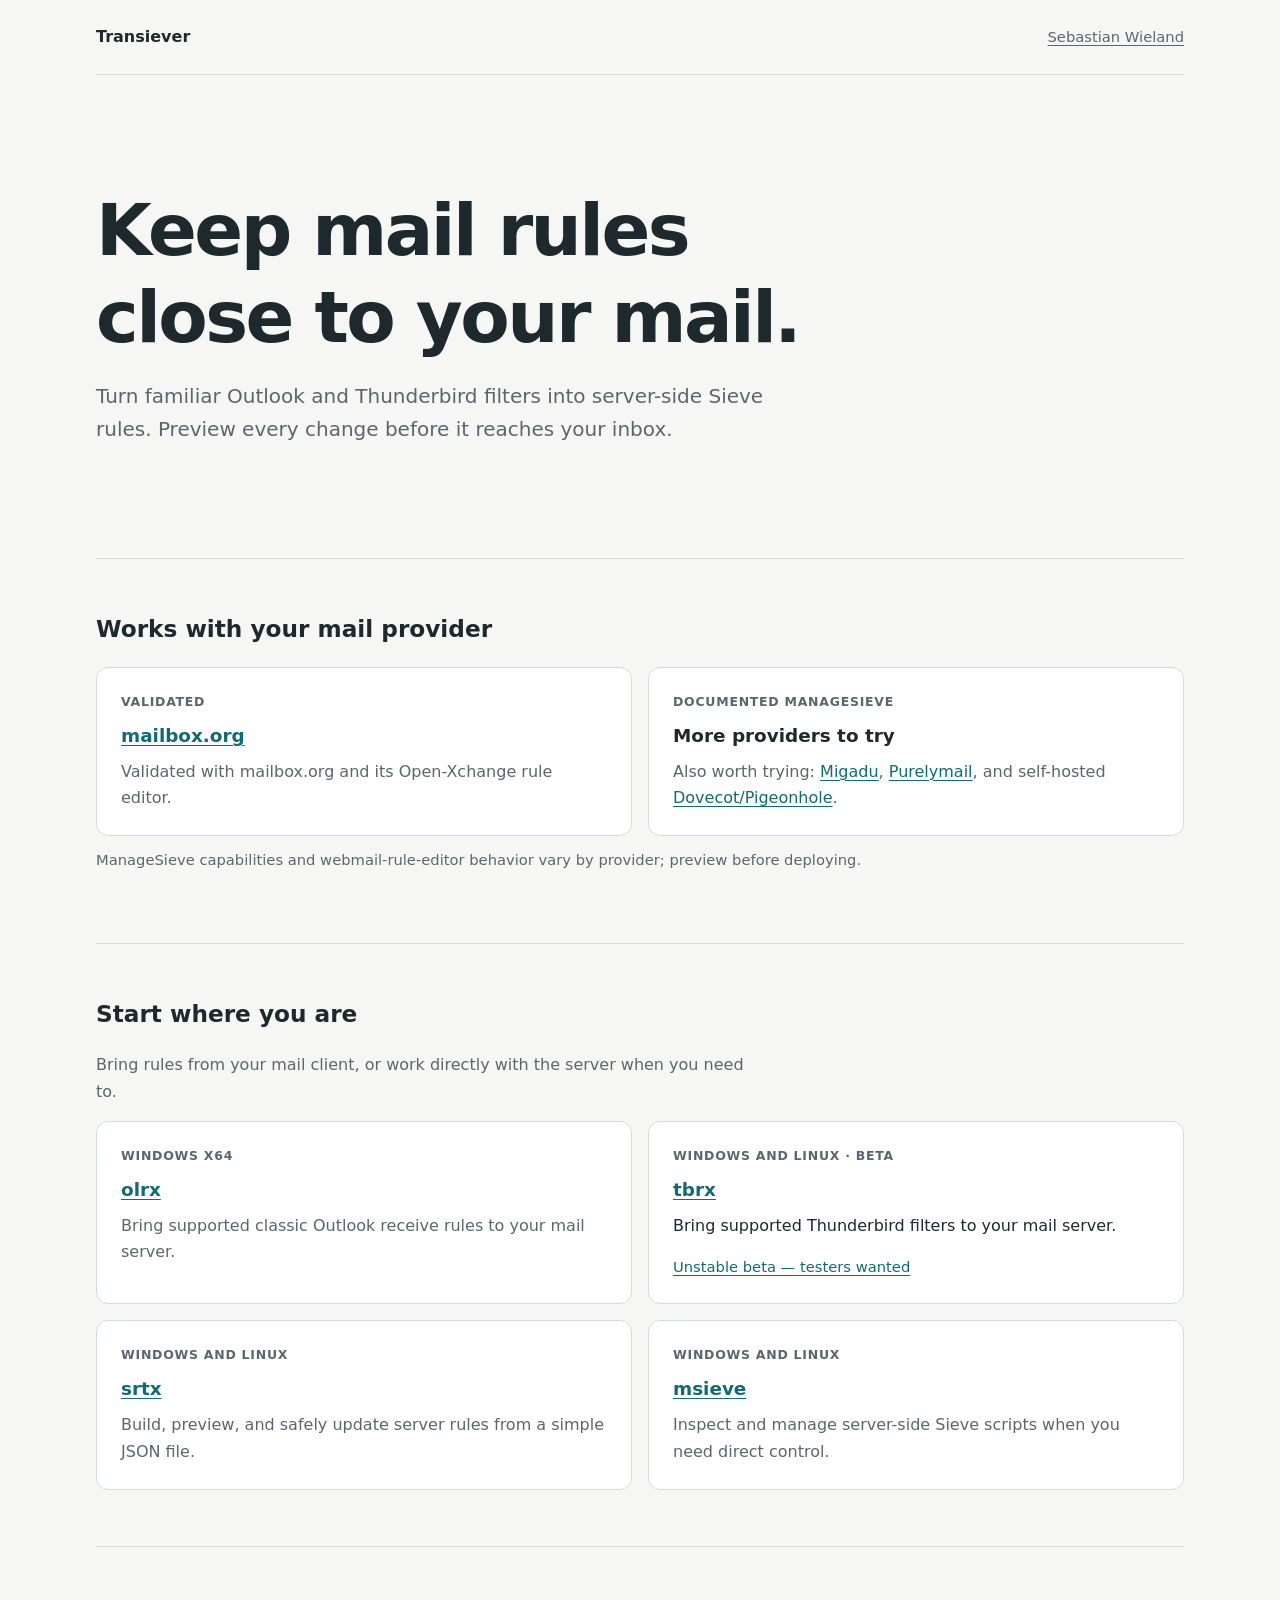
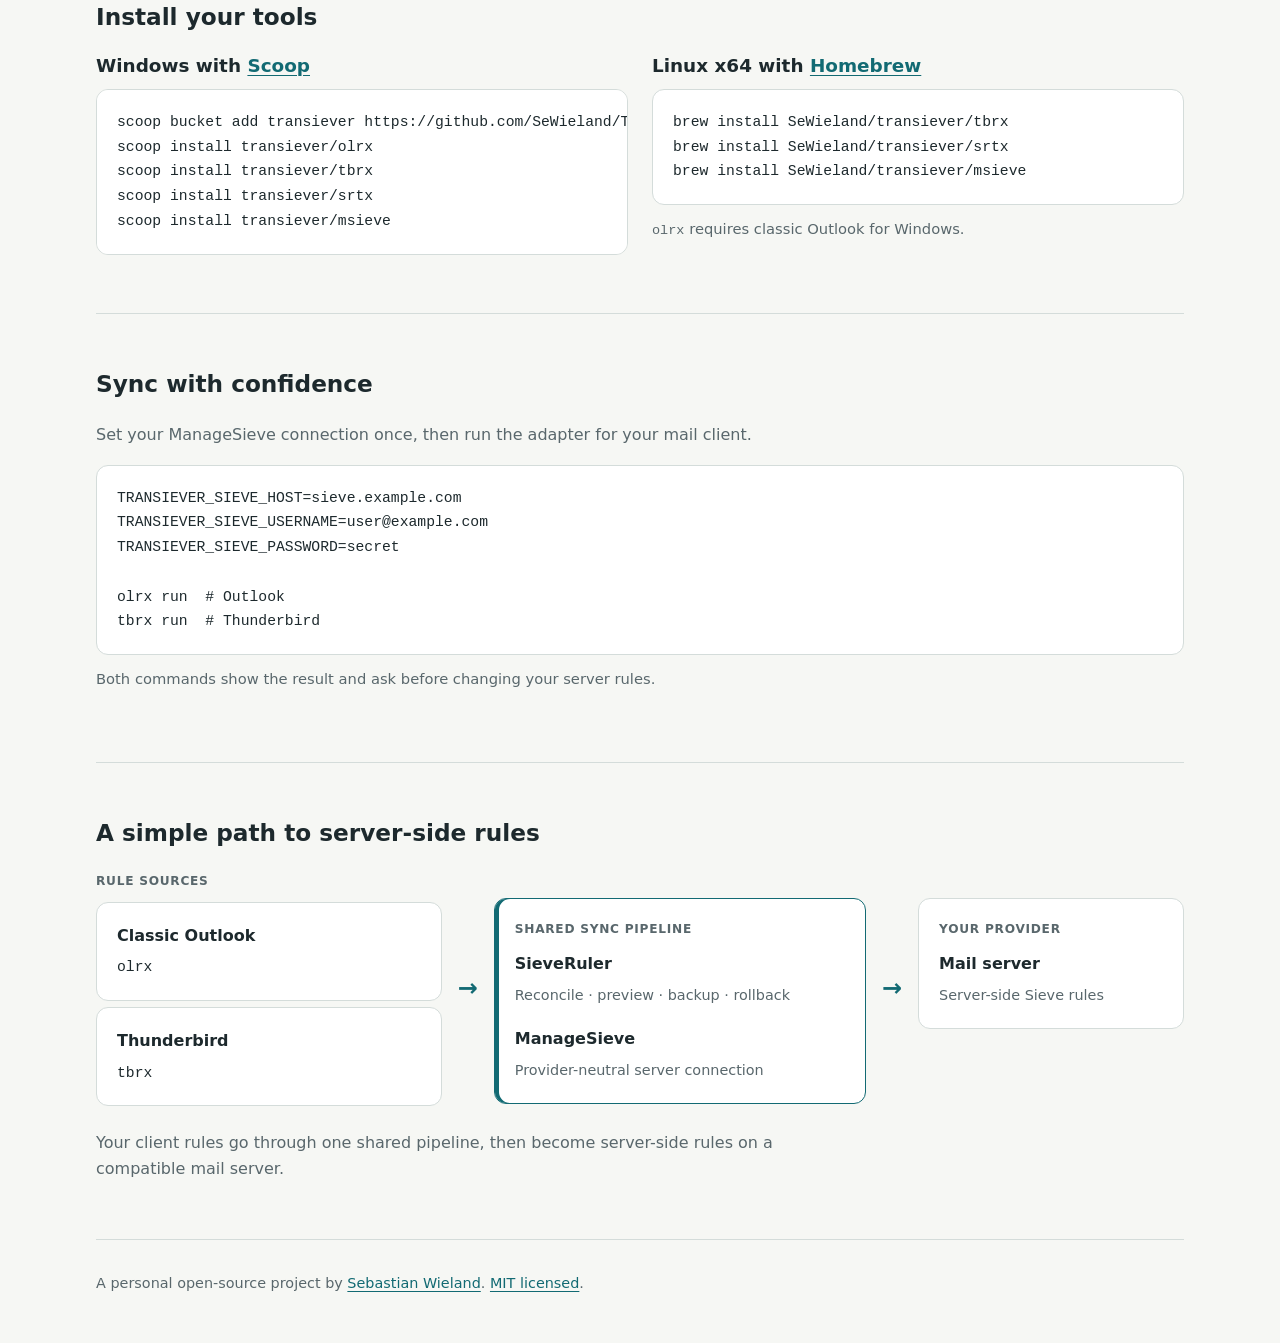
==== transiever/index.html @ 02ab257c "Improve Transiever landing page" ====
<!doctype html>
<html lang="en">
<head>
  <meta charset="utf-8">
  <meta name="viewport" content="width=device-width, initial-scale=1">
  <title>Transiever — server-side mail rules</title>
  <meta name="description" content="Small tools for syncing and managing email rules on the server with Sieve and ManageSieve.">
  <link rel="canonical" href="https://sewieland.github.io/transiever/">
  <meta property="og:type" content="website">
  <meta property="og:title" content="Transiever — server-side mail rules">
  <meta property="og:description" content="Small tools for syncing and managing email rules on the server with Sieve and ManageSieve.">
  <meta property="og:url" content="https://sewieland.github.io/transiever/">
  <link rel="stylesheet" href="/styles.css">
</head>
<body>
  <div class="page-shell">
    <header class="site-header">
      <a class="wordmark" href="/transiever/">Transiever</a>
      <a class="quiet-link" href="/">Sebastian Wieland</a>
    </header>

    <main>
      <section class="hero" aria-labelledby="hero-heading">
        <h1 id="hero-heading">Keep mail rules close to your mail.</h1>
        <p>
          Turn familiar Outlook and Thunderbird filters into server-side Sieve rules.
          Preview every change before it reaches your inbox.
        </p>
      </section>

      <section aria-labelledby="provider-heading">
        <h2 id="provider-heading">Works with your mail provider</h2>
        <div class="tool-grid">
          <article class="tool">
            <p class="tool-meta">Validated</p>
            <h3><a href="https://kb.mailbox.org/en/private/e-mail/can-i-use-sieve-mail-filtering/">mailbox.org</a></h3>
            <p>Validated with mailbox.org and its Open-Xchange rule editor.</p>
          </article>

          <article class="tool">
            <p class="tool-meta">Documented ManageSieve</p>
            <h3>More providers to try</h3>
            <p>
              Also worth trying: <a href="https://migadu.com/">Migadu</a>,
              <a href="https://purelymail.com/docs/setup/technical">Purelymail</a>, and
              self-hosted <a href="https://doc.dovecot.org/2.4.0/core/config/sieve/managesieve.html">Dovecot/Pigeonhole</a>.
            </p>
          </article>
        </div>
        <p class="note">ManageSieve capabilities and webmail-rule-editor behavior vary by provider; preview before deploying.</p>
      </section>

      <section aria-labelledby="tools-heading">
        <h2 id="tools-heading">Start where you are</h2>
        <p class="section-intro">Bring rules from your mail client, or work directly with the server when you need to.</p>
        <div class="tool-grid">
          <article class="tool">
            <p class="tool-meta">Windows x64</p>
            <h3><a href="https://github.com/SeWieland/Transiever.OutlookResiever">olrx</a></h3>
            <p>Bring supported classic Outlook receive rules to your mail server.</p>
          </article>

          <article class="tool">
            <p class="tool-meta">Windows and Linux · Beta</p>
            <h3><a href="https://github.com/SeWieland/Transiever.ThunderbirdResiever">tbrx</a></h3>
            <p>Bring supported Thunderbird filters to your mail server.</p>
            <p class="tester-link">
              <a href="https://github.com/SeWieland/Transiever.ThunderbirdResiever/issues">Unstable beta — testers wanted</a>
            </p>
          </article>

          <article class="tool">
            <p class="tool-meta">Windows and Linux</p>
            <h3><a href="https://github.com/SeWieland/Transiever.SieveRuler">srtx</a></h3>
            <p>Build, preview, and safely update server rules from a simple JSON file.</p>
          </article>

          <article class="tool">
            <p class="tool-meta">Windows and Linux</p>
            <h3><a href="https://github.com/SeWieland/Transiever.ManageSieve">msieve</a></h3>
            <p>Inspect and manage server-side Sieve scripts when you need direct control.</p>
          </article>
        </div>
      </section>

      <section class="install-section" aria-labelledby="install-heading">
        <h2 id="install-heading">Install your tools</h2>
        <div class="install-grid">
          <div>
            <h3>Windows with <a href="https://github.com/SeWieland/Transiever.ScoopBucket">Scoop</a></h3>
            <pre><code>scoop bucket add transiever https://github.com/SeWieland/Transiever.ScoopBucket
scoop install transiever/olrx
scoop install transiever/tbrx
scoop install transiever/srtx
scoop install transiever/msieve</code></pre>
          </div>
          <div>
            <h3>Linux x64 with <a href="https://github.com/SeWieland/homebrew-transiever">Homebrew</a></h3>
            <pre><code>brew install SeWieland/transiever/tbrx
brew install SeWieland/transiever/srtx
brew install SeWieland/transiever/msieve</code></pre>
            <p class="note"><code>olrx</code> requires classic Outlook for Windows.</p>
          </div>
        </div>
      </section>

      <section class="sync-section" aria-labelledby="sync-heading">
        <h2 id="sync-heading">Sync with confidence</h2>
        <p class="section-intro">Set your ManageSieve connection once, then run the adapter for your mail client.</p>
        <pre><code>TRANSIEVER_SIEVE_HOST=sieve.example.com
TRANSIEVER_SIEVE_USERNAME=user@example.com
TRANSIEVER_SIEVE_PASSWORD=secret

olrx run  # Outlook
tbrx run  # Thunderbird</code></pre>
        <p class="note">Both commands show the result and ask before changing your server rules.</p>
      </section>

      <section class="relationship" aria-labelledby="relationship-heading">
        <h2 id="relationship-heading">A simple path to server-side rules</h2>
        <div class="pipeline">
          <div class="pipeline-stage">
            <p class="pipeline-label">Rule sources</p>
            <div class="pipeline-options">
              <div class="flow-node"><strong>Classic Outlook</strong><code>olrx</code></div>
              <div class="flow-node"><strong>Thunderbird</strong><code>tbrx</code></div>
            </div>
          </div>
          <span class="flow-arrow" aria-hidden="true">→</span>
          <div class="pipeline-stage flow-node pipeline-core">
            <p class="pipeline-label">Shared sync pipeline</p>
            <strong>SieveRuler</strong>
            <span>Reconcile · preview · backup · rollback</span>
            <strong>ManageSieve</strong>
            <span>Provider-neutral server connection</span>
          </div>
          <span class="flow-arrow" aria-hidden="true">→</span>
          <div class="pipeline-stage flow-node">
            <p class="pipeline-label">Your provider</p>
            <strong>Mail server</strong>
            <span>Server-side Sieve rules</span>
          </div>
        </div>
        <p>
          Your client rules go through one shared pipeline, then become server-side rules on a compatible mail server.
        </p>
      </section>
    </main>

    <footer>
      A personal open-source project by
      <a href="https://github.com/SeWieland">Sebastian Wieland</a>.
      <a href="https://github.com/SeWieland/Transiever.SieveRuler/blob/main/LICENSE">MIT licensed</a>.
    </footer>
  </div>
</body>
</html>
---- styles.css ----
:root {
  color-scheme: light;
  --background: #f6f7f4;
  --surface: #ffffff;
  --text: #1d292d;
  --muted: #59676c;
  --accent: #126a73;
  --border: #d4dcda;
  font-family: system-ui, -apple-system, BlinkMacSystemFont, "Segoe UI", sans-serif;
}

* {
  box-sizing: border-box;
}

html {
  background: var(--background);
}

body {
  min-height: 100vh;
  margin: 0;
  color: var(--text);
  background: var(--background);
  font-size: 1rem;
  line-height: 1.65;
}

a {
  color: var(--accent);
  text-decoration-thickness: 0.08em;
  text-underline-offset: 0.18em;
}

a:hover {
  text-decoration-thickness: 0.14em;
}

a:focus-visible {
  outline: 3px solid var(--accent);
  outline-offset: 4px;
}

h1,
h2,
h3,
p {
  margin-top: 0;
}

h1,
h2,
h3 {
  line-height: 1.2;
}

h2 {
  margin-bottom: 1.5rem;
  font-size: 1.45rem;
}

h3 {
  margin-bottom: 0.75rem;
  font-size: 1.15rem;
}

code {
  font-family: ui-monospace, "Cascadia Code", "Segoe UI Mono", monospace;
  font-size: 0.92em;
}

.home {
  display: grid;
  place-items: center;
  padding: 2rem;
}

.home-page {
  width: min(100%, 32rem);
}

.home-page h1 {
  margin-bottom: 1rem;
  font-size: clamp(1.8rem, 8vw, 2.5rem);
}

.home-page nav {
  display: flex;
  gap: 1.25rem;
}

.page-shell {
  width: min(100% - 2.5rem, 68rem);
  margin-inline: auto;
}

.site-header {
  display: flex;
  align-items: baseline;
  justify-content: space-between;
  gap: 1rem;
  padding-block: 1.5rem;
  border-bottom: 1px solid var(--border);
}

.wordmark {
  color: var(--text);
  font-weight: 700;
  text-decoration: none;
}

.quiet-link {
  color: var(--muted);
  font-size: 0.92rem;
}

.hero {
  max-width: 48rem;
  padding-block: clamp(4rem, 10vw, 7rem);
}

.hero h1 {
  max-width: 16ch;
  margin-bottom: 1.25rem;
  font-size: clamp(2.4rem, 7vw, 4.5rem);
  letter-spacing: -0.035em;
}

.hero p {
  max-width: 42rem;
  margin-bottom: 0;
  color: var(--muted);
  font-size: clamp(1.05rem, 2.3vw, 1.25rem);
}

main > section:not(.hero) {
  padding-block: 3.5rem;
  border-top: 1px solid var(--border);
}

.tool-grid {
  display: grid;
  grid-template-columns: repeat(2, minmax(0, 1fr));
  gap: 1rem;
}

.tool {
  padding: 1.5rem;
  background: var(--surface);
  border: 1px solid var(--border);
  border-radius: 0.75rem;
}

.tool p:last-child {
  margin-bottom: 0;
  color: var(--muted);
}

.tool-meta {
  margin-bottom: 0.75rem;
  color: var(--muted);
  font-size: 0.78rem;
  font-weight: 650;
  letter-spacing: 0.06em;
  text-transform: uppercase;
}

.tool .tester-link {
  margin-top: 1rem;
  color: var(--text);
  font-size: 0.92rem;
}

.install-grid {
  display: grid;
  grid-template-columns: repeat(2, minmax(0, 1fr));
  gap: 1.5rem;
}

pre {
  overflow-x: auto;
  margin: 0;
  padding: 1.25rem;
  color: var(--text);
  background: var(--surface);
  border: 1px solid var(--border);
  border-radius: 0.75rem;
  line-height: 1.55;
}

.note {
  margin-top: 0.75rem;
  color: var(--muted);
  font-size: 0.92rem;
}

.section-intro {
  max-width: 42rem;
  color: var(--muted);
}

.pipeline {
  display: grid;
  grid-template-columns: minmax(0, 1.3fr) auto minmax(0, 1.4fr) auto minmax(0, 1fr);
  align-items: start;
  gap: 1rem;
  margin-bottom: 1.5rem;
}

.pipeline > .flow-node {
  margin-top: 1.7rem;
}

.pipeline-options,
.flow-node {
  display: grid;
  gap: 0.4rem;
}

.flow-node {
  min-width: 0;
  padding: 1.25rem;
  background: var(--surface);
  border: 1px solid var(--border);
  border-radius: 0.75rem;
}

.pipeline-core {
  border-color: var(--accent);
  box-shadow: inset 4px 0 0 var(--accent);
}

.pipeline-core strong:not(:first-of-type) {
  margin-top: 0.75rem;
}

.pipeline-label {
  margin-bottom: 0.65rem;
  color: var(--muted);
  font-size: 0.76rem;
  font-weight: 650;
  letter-spacing: 0.06em;
  text-transform: uppercase;
}

.flow-node .pipeline-label {
  margin-bottom: 0.35rem;
}

.flow-node span {
  color: var(--muted);
  font-size: 0.9rem;
}

.flow-arrow {
  align-self: center;
  color: var(--accent);
  font-size: 1.5rem;
  font-weight: 700;
}

.relationship > p:last-child {
  max-width: 45rem;
  margin-bottom: 0;
  color: var(--muted);
}

footer {
  padding-block: 2rem 3rem;
  color: var(--muted);
  border-top: 1px solid var(--border);
  font-size: 0.9rem;
}

@media (max-width: 48rem) {
  .tool-grid,
  .install-grid {
    grid-template-columns: 1fr;
  }

  .hero {
    padding-block: 4rem;
  }

  .pipeline {
    grid-template-columns: 1fr;
  }

  .pipeline > .flow-node {
    margin-top: 0;
  }

  .pipeline-options {
    grid-template-columns: repeat(2, minmax(0, 1fr));
  }

  .flow-arrow {
    justify-self: center;
    transform: rotate(90deg);
  }
}

@media (max-width: 28rem) {
  .page-shell {
    width: min(100% - 1.5rem, 68rem);
  }

  .site-header {
    align-items: flex-start;
    flex-direction: column;
  }

  .pipeline-options {
    grid-template-columns: 1fr;
  }
}
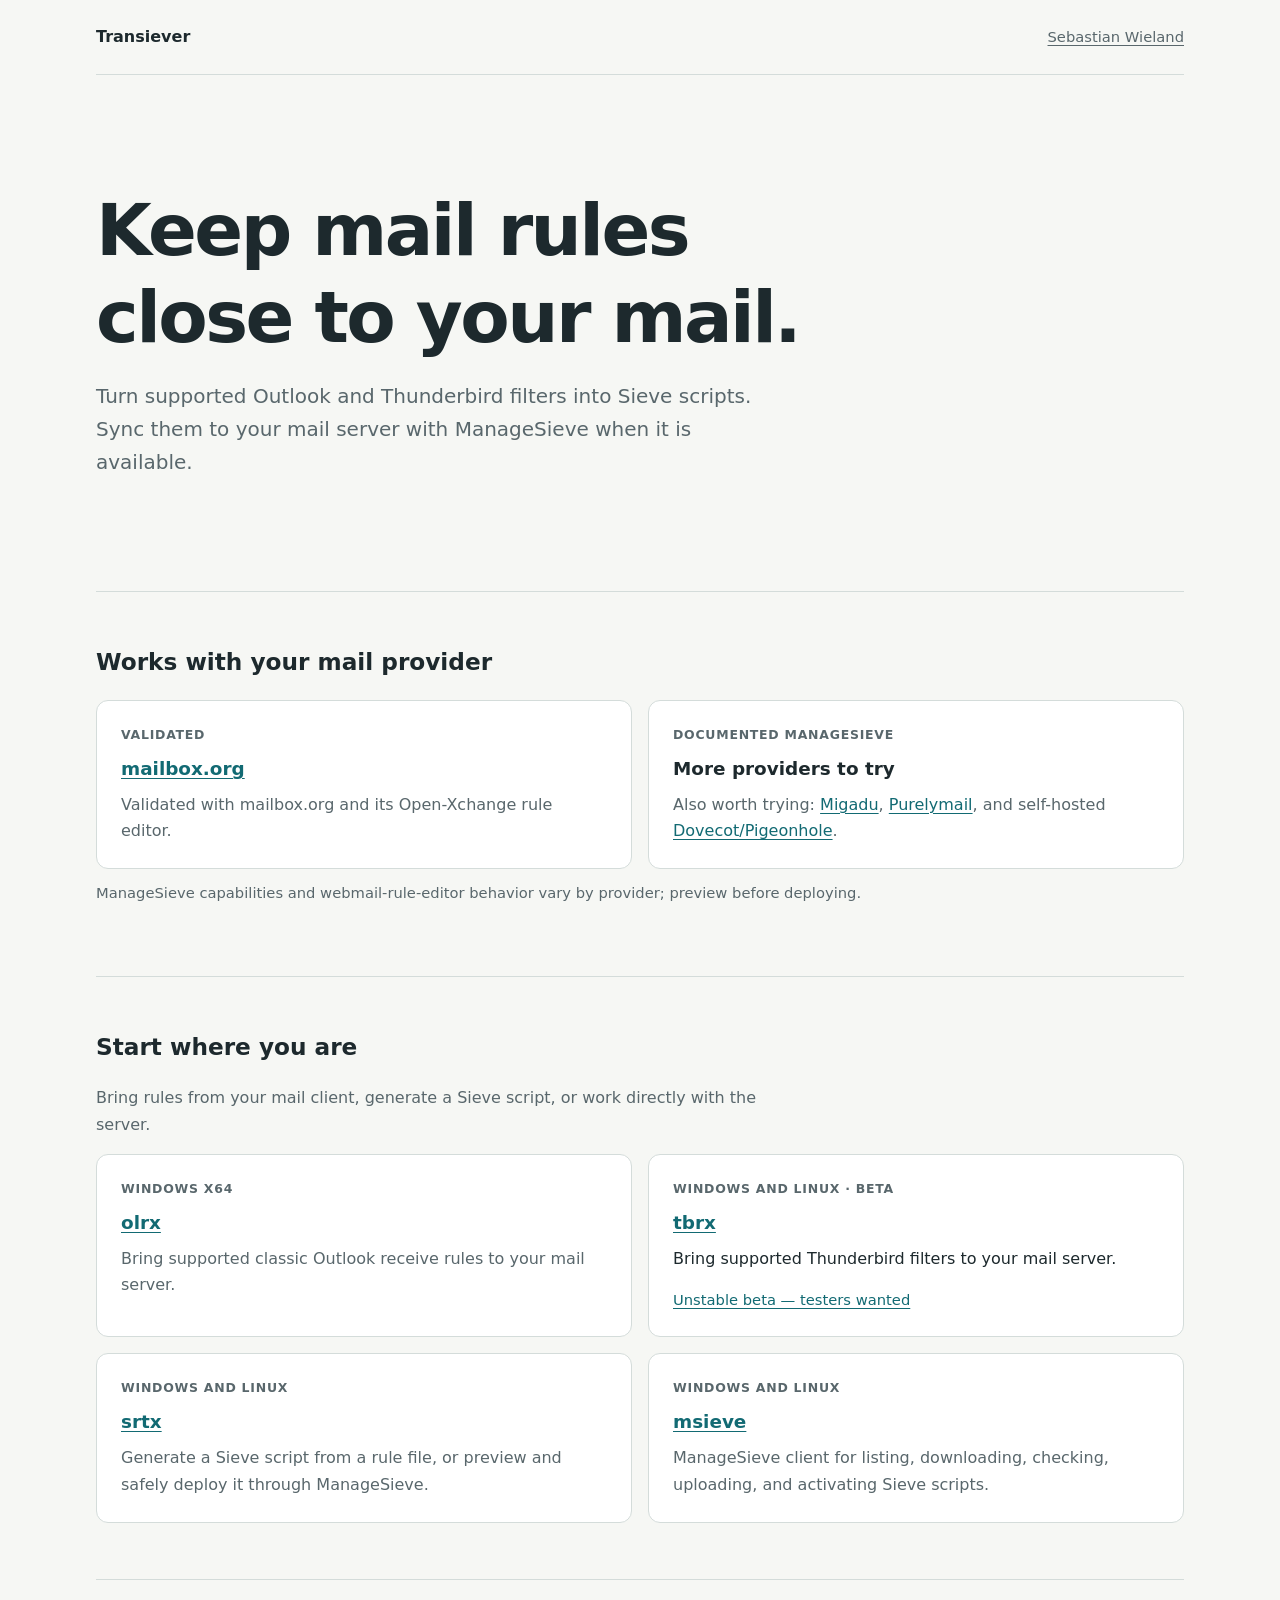
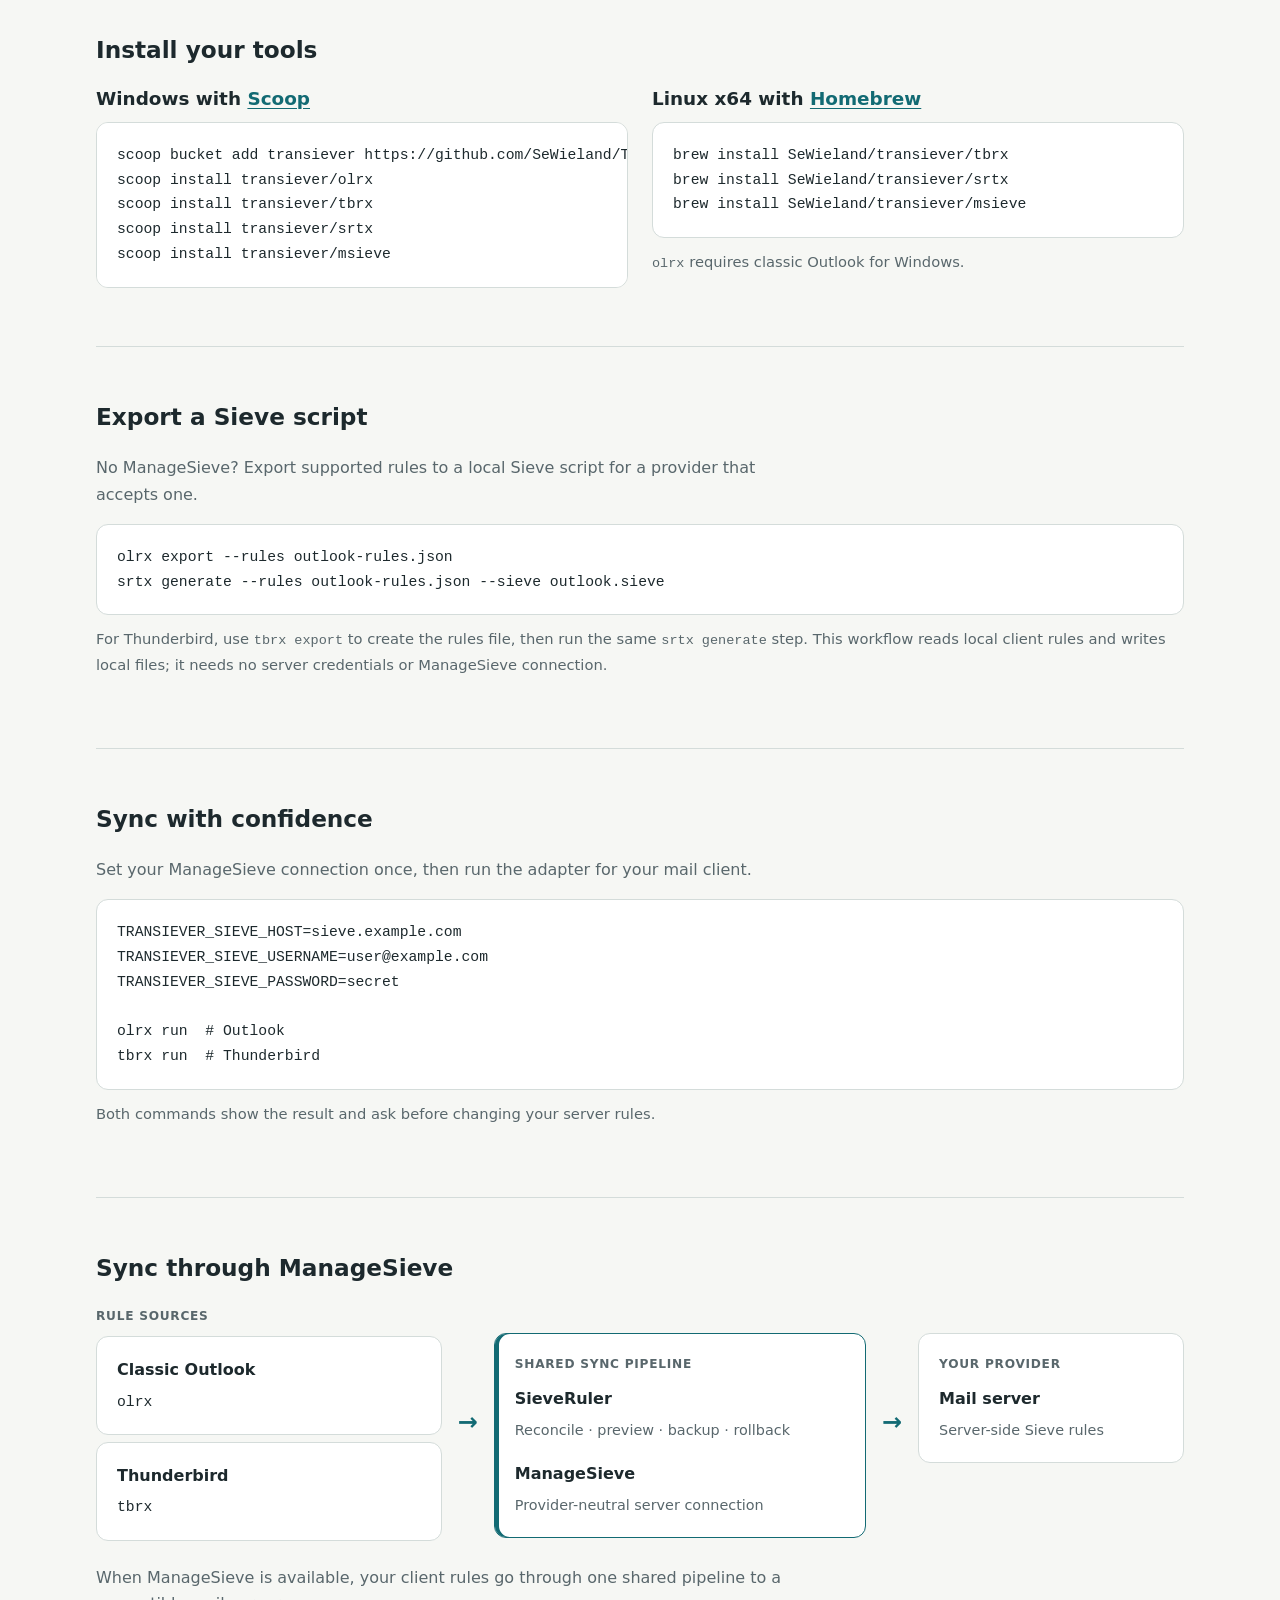
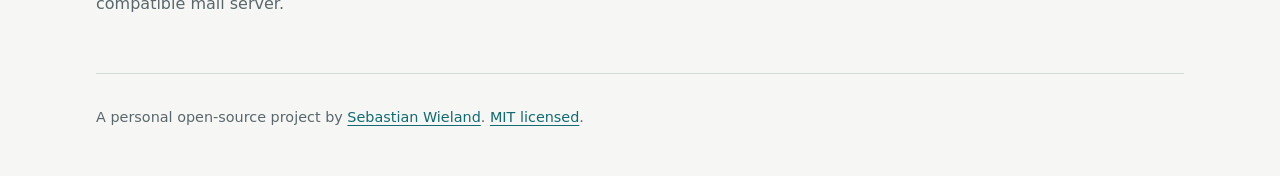
==== commit 913919a2: "Show Sieve script export path" ====
--- a/transiever/index.html
+++ b/transiever/index.html
@@ -3,12 +3,12 @@
 <head>
   <meta charset="utf-8">
   <meta name="viewport" content="width=device-width, initial-scale=1">
-  <title>Transiever — server-side mail rules</title>
-  <meta name="description" content="Small tools for syncing and managing email rules on the server with Sieve and ManageSieve.">
+  <title>Transiever — Sieve and ManageSieve tools</title>
+  <meta name="description" content="Export supported Outlook and Thunderbird rules as Sieve scripts, or sync them through ManageSieve.">
   <link rel="canonical" href="https://sewieland.github.io/transiever/">
   <meta property="og:type" content="website">
-  <meta property="og:title" content="Transiever — server-side mail rules">
-  <meta property="og:description" content="Small tools for syncing and managing email rules on the server with Sieve and ManageSieve.">
+  <meta property="og:title" content="Transiever — Sieve and ManageSieve tools">
+  <meta property="og:description" content="Export supported Outlook and Thunderbird rules as Sieve scripts, or sync them through ManageSieve.">
   <meta property="og:url" content="https://sewieland.github.io/transiever/">
   <link rel="stylesheet" href="/styles.css">
 </head>
@@ -23,8 +23,8 @@
       <section class="hero" aria-labelledby="hero-heading">
         <h1 id="hero-heading">Keep mail rules close to your mail.</h1>
         <p>
-          Turn familiar Outlook and Thunderbird filters into server-side Sieve rules.
-          Preview every change before it reaches your inbox.
+          Turn supported Outlook and Thunderbird filters into Sieve scripts.
+          Sync them to your mail server with ManageSieve when it is available.
         </p>
       </section>
 
@@ -52,7 +52,7 @@
 
       <section aria-labelledby="tools-heading">
         <h2 id="tools-heading">Start where you are</h2>
-        <p class="section-intro">Bring rules from your mail client, or work directly with the server when you need to.</p>
+        <p class="section-intro">Bring rules from your mail client, generate a Sieve script, or work directly with the server.</p>
         <div class="tool-grid">
           <article class="tool">
             <p class="tool-meta">Windows x64</p>
@@ -72,13 +72,13 @@
           <article class="tool">
             <p class="tool-meta">Windows and Linux</p>
             <h3><a href="https://github.com/SeWieland/Transiever.SieveRuler">srtx</a></h3>
-            <p>Build, preview, and safely update server rules from a simple JSON file.</p>
+            <p>Generate a Sieve script from a rule file, or preview and safely deploy it through ManageSieve.</p>
           </article>
 
           <article class="tool">
             <p class="tool-meta">Windows and Linux</p>
             <h3><a href="https://github.com/SeWieland/Transiever.ManageSieve">msieve</a></h3>
-            <p>Inspect and manage server-side Sieve scripts when you need direct control.</p>
+            <p>ManageSieve client for listing, downloading, checking, uploading, and activating Sieve scripts.</p>
           </article>
         </div>
       </section>
@@ -104,6 +104,14 @@
         </div>
       </section>
 
+      <section aria-labelledby="export-heading">
+        <h2 id="export-heading">Export a Sieve script</h2>
+        <p class="section-intro">No ManageSieve? Export supported rules to a local Sieve script for a provider that accepts one.</p>
+        <pre><code>olrx export --rules outlook-rules.json
+srtx generate --rules outlook-rules.json --sieve outlook.sieve</code></pre>
+        <p class="note">For Thunderbird, use <code>tbrx export</code> to create the rules file, then run the same <code>srtx generate</code> step. This workflow reads local client rules and writes local files; it needs no server credentials or ManageSieve connection.</p>
+      </section>
+
       <section class="sync-section" aria-labelledby="sync-heading">
         <h2 id="sync-heading">Sync with confidence</h2>
         <p class="section-intro">Set your ManageSieve connection once, then run the adapter for your mail client.</p>
@@ -117,7 +125,7 @@
       </section>
 
       <section class="relationship" aria-labelledby="relationship-heading">
-        <h2 id="relationship-heading">A simple path to server-side rules</h2>
+        <h2 id="relationship-heading">Sync through ManageSieve</h2>
         <div class="pipeline">
           <div class="pipeline-stage">
             <p class="pipeline-label">Rule sources</p>
@@ -142,7 +150,7 @@
           </div>
         </div>
         <p>
-          Your client rules go through one shared pipeline, then become server-side rules on a compatible mail server.
+          When ManageSieve is available, your client rules go through one shared pipeline to a compatible mail server.
         </p>
       </section>
     </main>
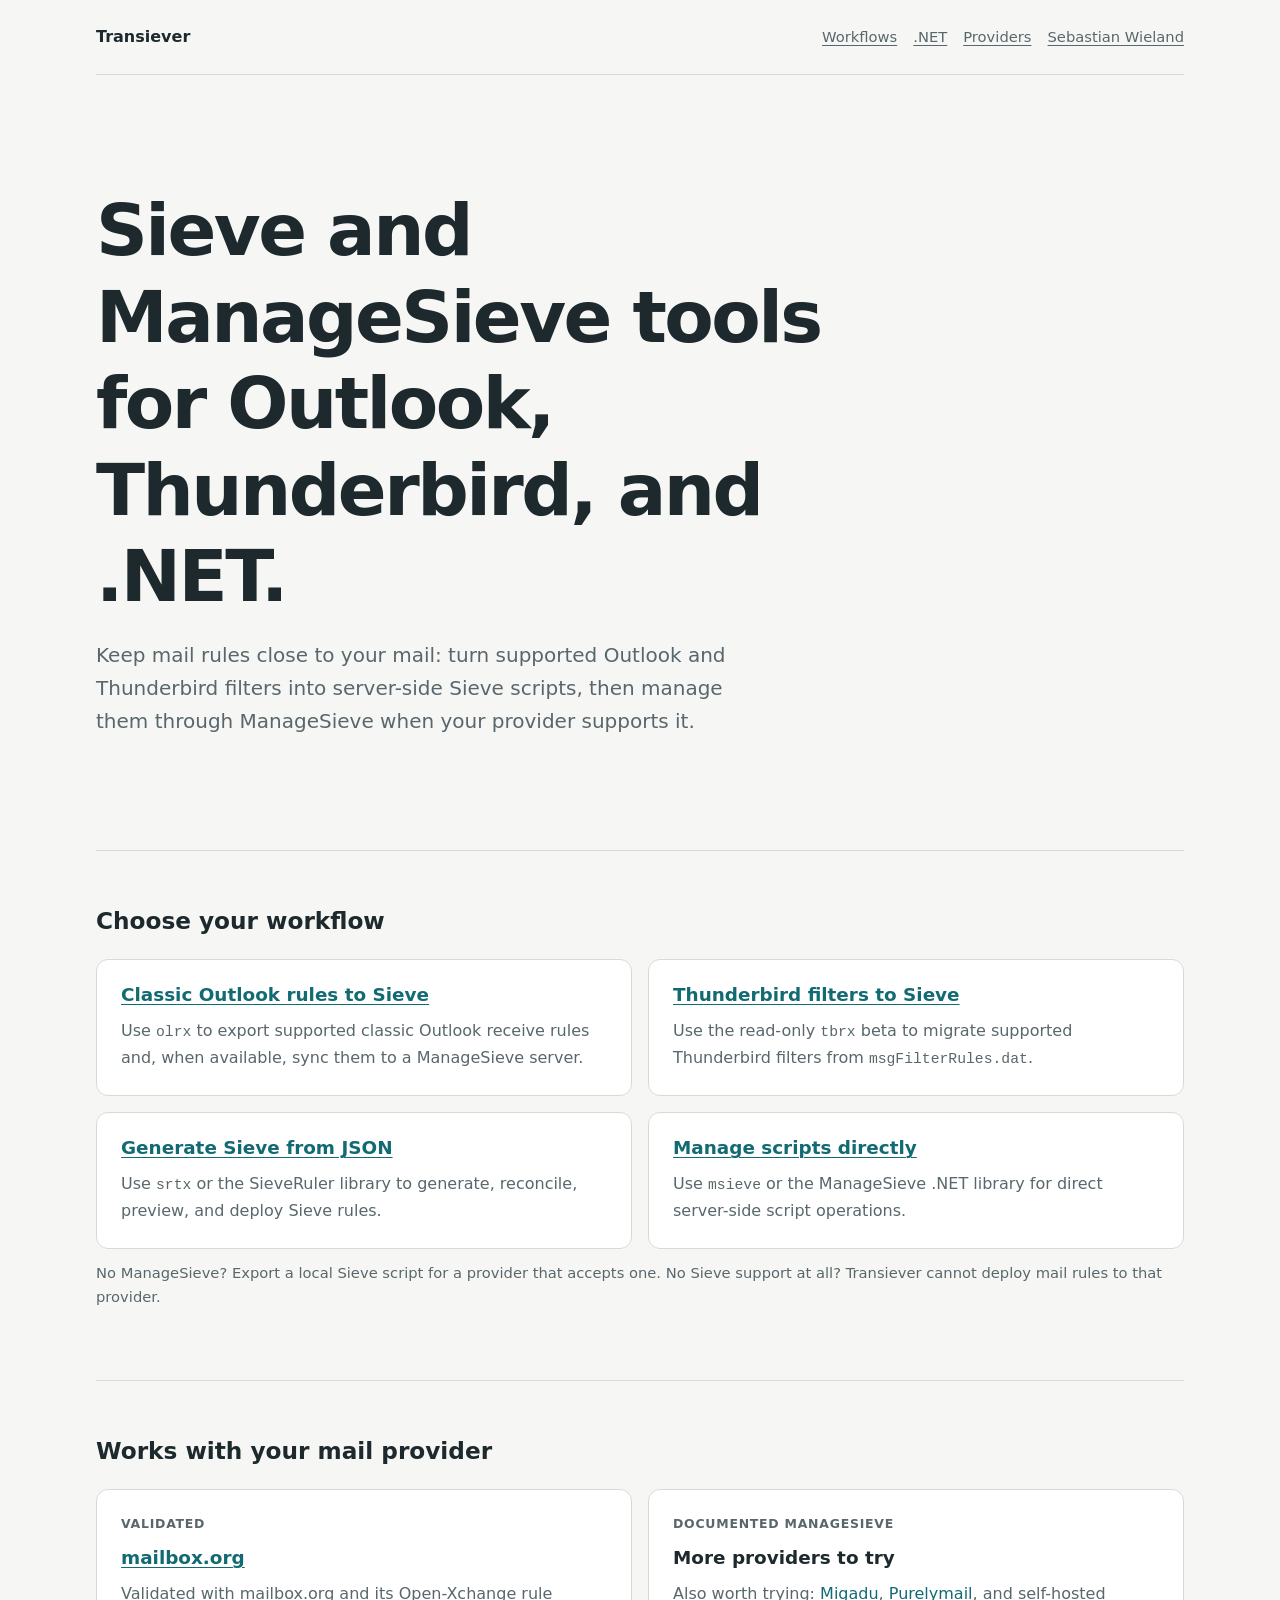
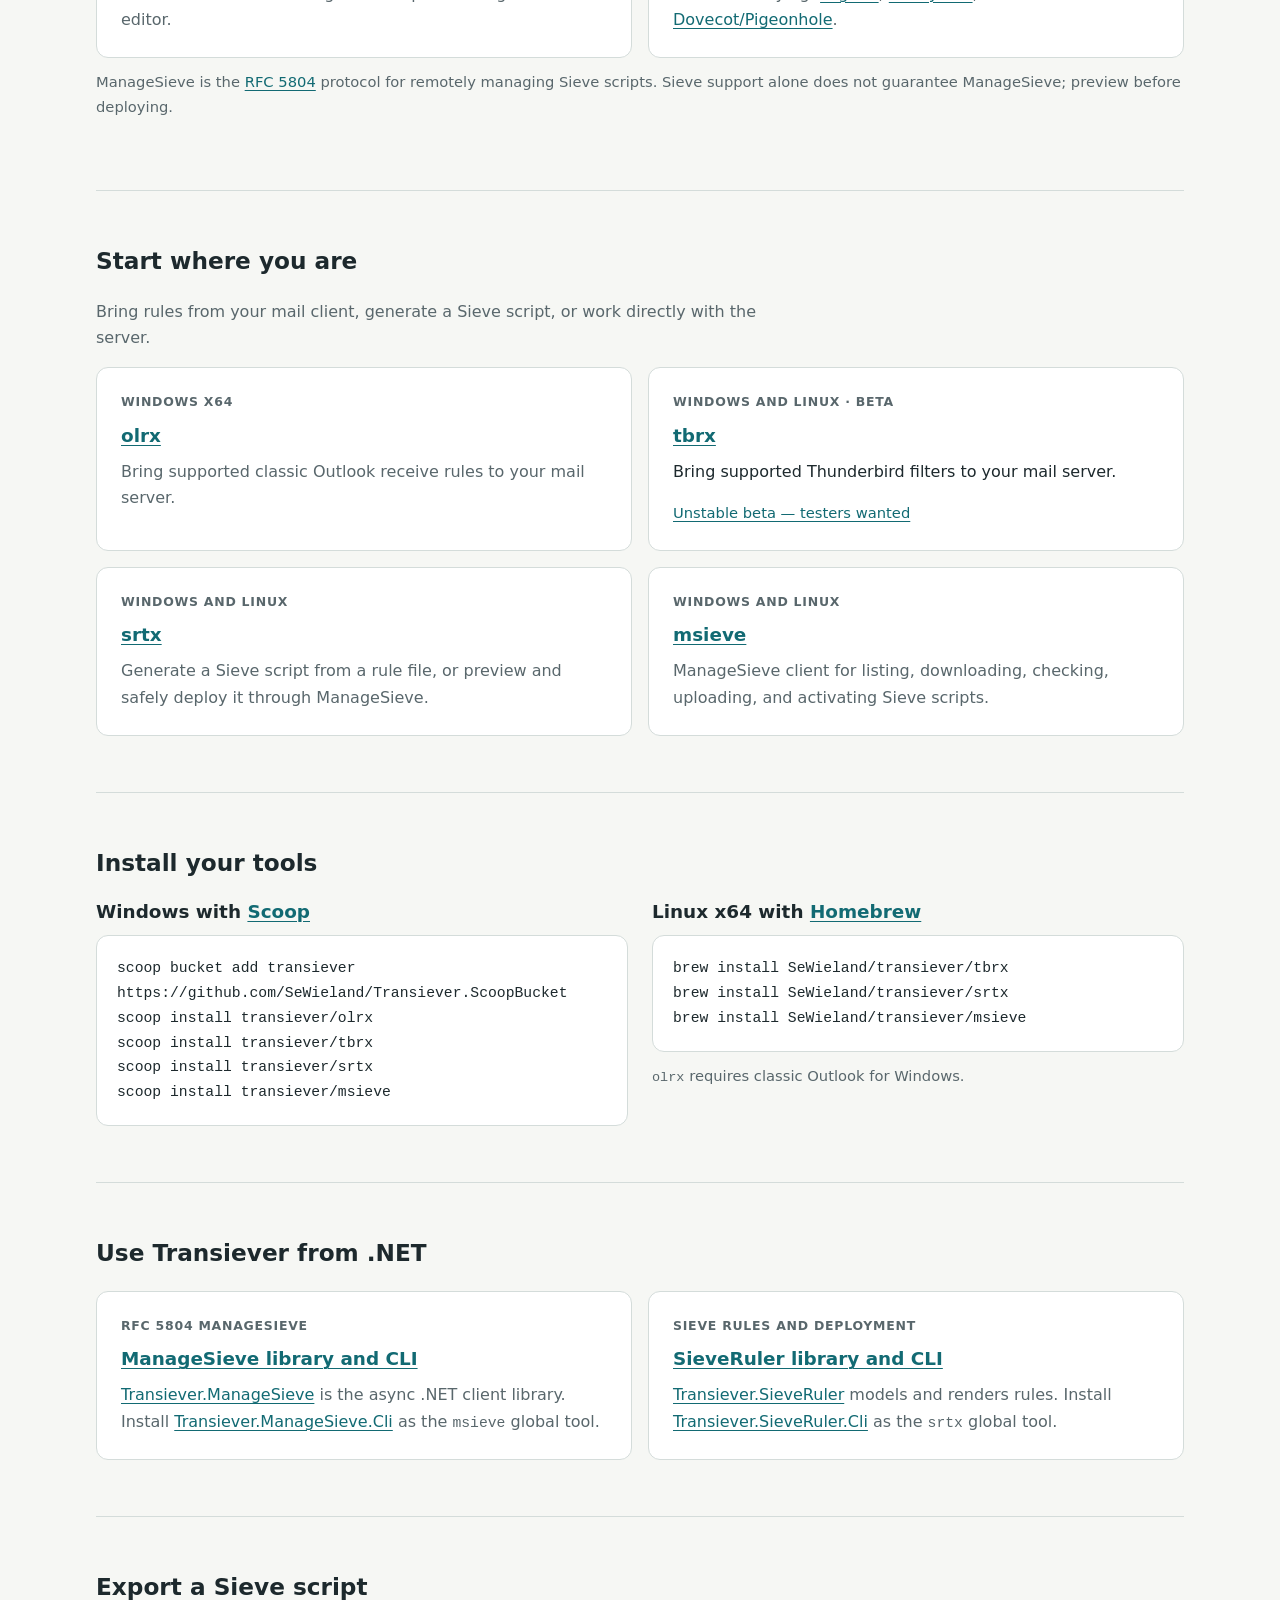
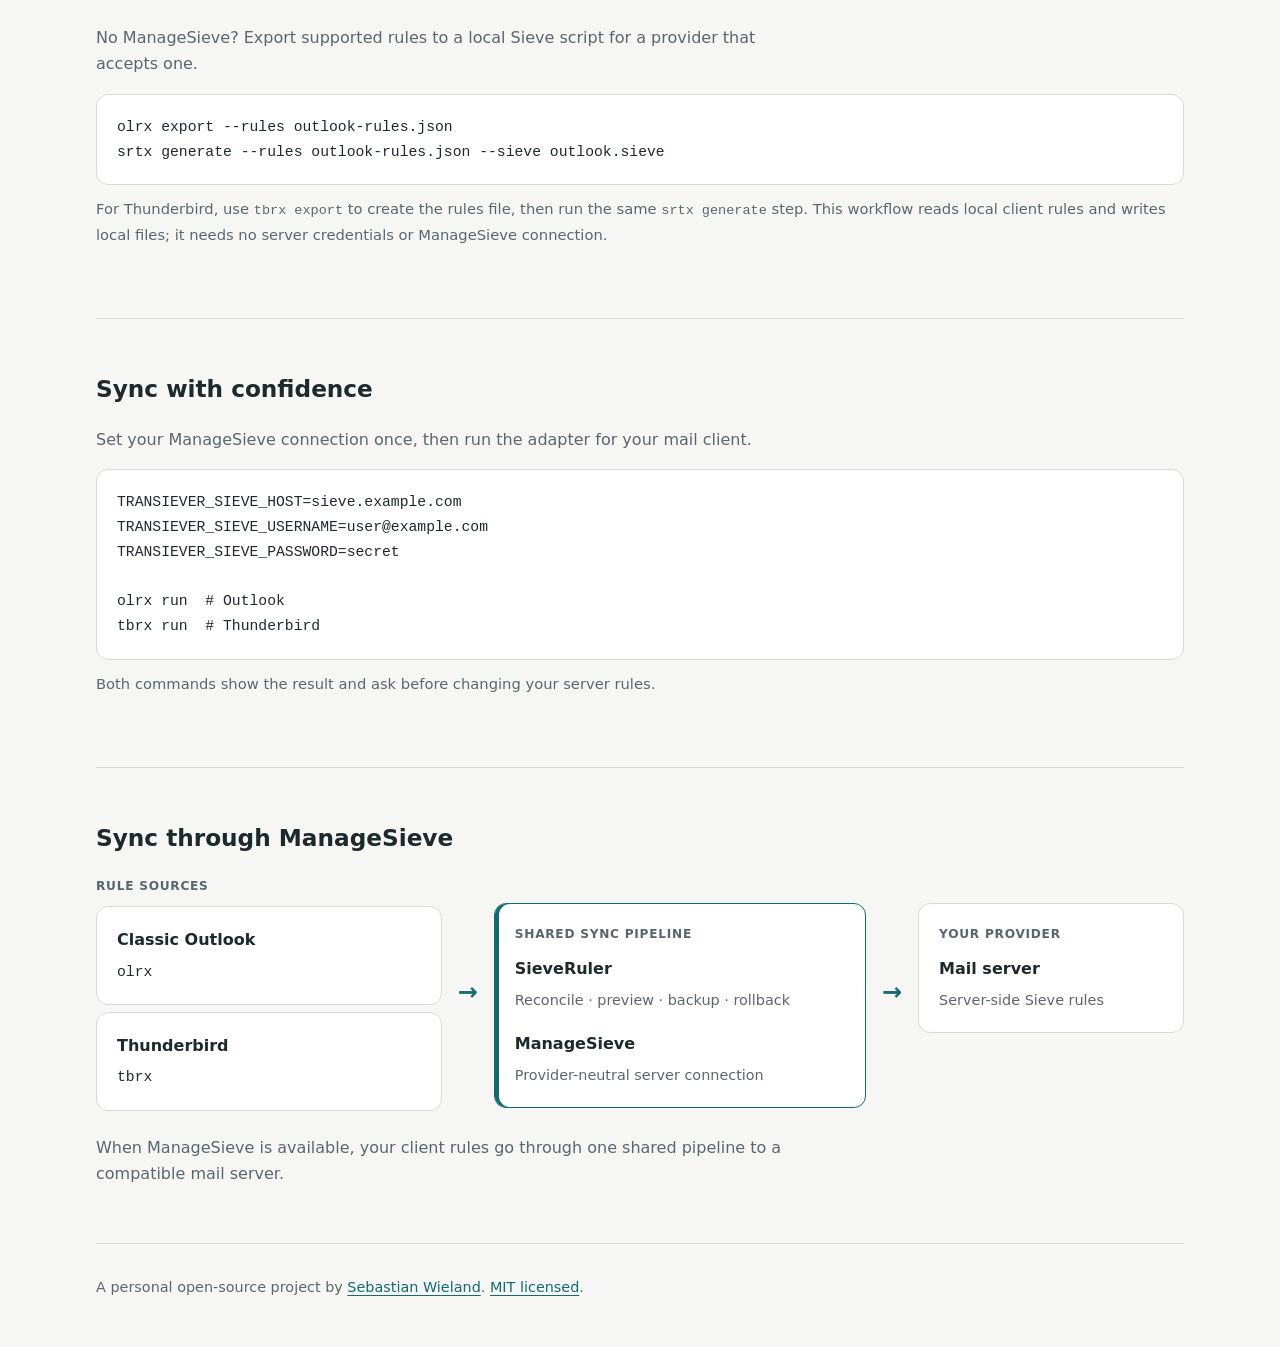
==== commit 66341bc0: "feat: expand Transiever discoverability" ====
--- a/transiever/index.html
+++ b/transiever/index.html
@@ -3,29 +3,65 @@
 <head>
   <meta charset="utf-8">
   <meta name="viewport" content="width=device-width, initial-scale=1">
-  <title>Transiever — Sieve and ManageSieve tools</title>
-  <meta name="description" content="Export supported Outlook and Thunderbird rules as Sieve scripts, or sync them through ManageSieve.">
+  <title>Sieve &amp; ManageSieve Tools for Outlook, Thunderbird, and .NET | Transiever</title>
+  <meta name="description" content="Convert supported Outlook and Thunderbird filters to server-side Sieve, manage scripts with RFC 5804 ManageSieve, or integrate with .NET.">
   <link rel="canonical" href="https://sewieland.github.io/transiever/">
+  <link rel="icon" href="/assets/favicon.svg" type="image/svg+xml">
   <meta property="og:type" content="website">
-  <meta property="og:title" content="Transiever — Sieve and ManageSieve tools">
-  <meta property="og:description" content="Export supported Outlook and Thunderbird rules as Sieve scripts, or sync them through ManageSieve.">
+  <meta property="og:site_name" content="Transiever">
+  <meta property="og:title" content="Sieve &amp; ManageSieve Tools for Outlook, Thunderbird, and .NET">
+  <meta property="og:description" content="Convert supported Outlook and Thunderbird filters to server-side Sieve, manage scripts with RFC 5804 ManageSieve, or integrate with .NET.">
   <meta property="og:url" content="https://sewieland.github.io/transiever/">
+  <meta property="og:image" content="https://sewieland.github.io/assets/transiever-social.png">
+  <meta property="og:image:alt" content="Transiever: Sieve and ManageSieve tools for Outlook, Thunderbird, and .NET">
+  <meta name="twitter:card" content="summary_large_image">
+  <script type="application/ld+json">
+    {"@context":"https://schema.org","@graph":[{"@type":"WebSite","@id":"https://sewieland.github.io/transiever/#website","name":"Transiever","url":"https://sewieland.github.io/transiever/","publisher":{"@type":"Person","name":"Sebastian Wieland","url":"https://sewieland.github.io/"}},{"@type":"CollectionPage","@id":"https://sewieland.github.io/transiever/#webpage","url":"https://sewieland.github.io/transiever/","name":"Sieve and ManageSieve tools for Outlook, Thunderbird, and .NET","description":"Transiever tools for Sieve generation, ManageSieve operations, and mail-rule migration.","isPartOf":{"@id":"https://sewieland.github.io/transiever/#website"}},{"@type":"ItemList","name":"Transiever tools","itemListElement":[{"@type":"ListItem","position":1,"item":{"@type":"SoftwareSourceCode","name":"Transiever.OutlookResiever","codeRepository":"https://github.com/SeWieland/Transiever.OutlookResiever","programmingLanguage":"C#"}},{"@type":"ListItem","position":2,"item":{"@type":"SoftwareSourceCode","name":"Transiever.ThunderbirdResiever","codeRepository":"https://github.com/SeWieland/Transiever.ThunderbirdResiever","programmingLanguage":"C#"}},{"@type":"ListItem","position":3,"item":{"@type":"SoftwareSourceCode","name":"Transiever.SieveRuler","codeRepository":"https://github.com/SeWieland/Transiever.SieveRuler","programmingLanguage":"C#"}},{"@type":"ListItem","position":4,"item":{"@type":"SoftwareSourceCode","name":"Transiever.ManageSieve","codeRepository":"https://github.com/SeWieland/Transiever.ManageSieve","programmingLanguage":"C#"}}]}]}
+  </script>
   <link rel="stylesheet" href="/styles.css">
 </head>
 <body>
   <div class="page-shell">
     <header class="site-header">
       <a class="wordmark" href="/transiever/">Transiever</a>
+      <nav class="site-nav" aria-label="Transiever guides">
+        <a href="#workflows">Workflows</a>
+        <a href="#dotnet">.NET</a>
+        <a href="/transiever/sieve-providers/">Providers</a>
+      </nav>
       <a class="quiet-link" href="/">Sebastian Wieland</a>
     </header>
 
     <main>
       <section class="hero" aria-labelledby="hero-heading">
-        <h1 id="hero-heading">Keep mail rules close to your mail.</h1>
+        <h1 id="hero-heading">Sieve and ManageSieve tools for Outlook, Thunderbird, and .NET.</h1>
         <p>
-          Turn supported Outlook and Thunderbird filters into Sieve scripts.
-          Sync them to your mail server with ManageSieve when it is available.
+          Keep mail rules close to your mail: turn supported Outlook and Thunderbird filters into server-side Sieve scripts,
+          then manage them through ManageSieve when your provider supports it.
         </p>
+      </section>
+
+      <section id="workflows" aria-labelledby="workflows-heading">
+        <h2 id="workflows-heading">Choose your workflow</h2>
+        <div class="guide-grid">
+          <article class="guide-card">
+            <h3><a href="/transiever/outlook-rules-to-sieve/">Classic Outlook rules to Sieve</a></h3>
+            <p>Use <code>olrx</code> to export supported classic Outlook receive rules and, when available, sync them to a ManageSieve server.</p>
+          </article>
+          <article class="guide-card">
+            <h3><a href="/transiever/thunderbird-filters-to-sieve/">Thunderbird filters to Sieve</a></h3>
+            <p>Use the read-only <code>tbrx</code> beta to migrate supported Thunderbird filters from <code>msgFilterRules.dat</code>.</p>
+          </article>
+          <article class="guide-card">
+            <h3><a href="/transiever/dotnet-sieve-rules/">Generate Sieve from JSON</a></h3>
+            <p>Use <code>srtx</code> or the SieveRuler library to generate, reconcile, preview, and deploy Sieve rules.</p>
+          </article>
+          <article class="guide-card">
+            <h3><a href="/transiever/managesieve-cli/">Manage scripts directly</a></h3>
+            <p>Use <code>msieve</code> or the ManageSieve .NET library for direct server-side script operations.</p>
+          </article>
+        </div>
+        <p class="note">No ManageSieve? Export a local Sieve script for a provider that accepts one. No Sieve support at all? Transiever cannot deploy mail rules to that provider.</p>
       </section>
 
       <section aria-labelledby="provider-heading">
@@ -47,7 +83,7 @@
             </p>
           </article>
         </div>
-        <p class="note">ManageSieve capabilities and webmail-rule-editor behavior vary by provider; preview before deploying.</p>
+        <p class="note">ManageSieve is the <a href="https://www.rfc-editor.org/info/rfc5804/">RFC 5804</a> protocol for remotely managing Sieve scripts. Sieve support alone does not guarantee ManageSieve; preview before deploying.</p>
       </section>
 
       <section aria-labelledby="tools-heading">
@@ -56,13 +92,13 @@
         <div class="tool-grid">
           <article class="tool">
             <p class="tool-meta">Windows x64</p>
-            <h3><a href="https://github.com/SeWieland/Transiever.OutlookResiever">olrx</a></h3>
+            <h3><a href="/transiever/outlook-rules-to-sieve/">olrx</a></h3>
             <p>Bring supported classic Outlook receive rules to your mail server.</p>
           </article>
 
           <article class="tool">
             <p class="tool-meta">Windows and Linux · Beta</p>
-            <h3><a href="https://github.com/SeWieland/Transiever.ThunderbirdResiever">tbrx</a></h3>
+            <h3><a href="/transiever/thunderbird-filters-to-sieve/">tbrx</a></h3>
             <p>Bring supported Thunderbird filters to your mail server.</p>
             <p class="tester-link">
               <a href="https://github.com/SeWieland/Transiever.ThunderbirdResiever/issues">Unstable beta — testers wanted</a>
@@ -71,13 +107,13 @@
 
           <article class="tool">
             <p class="tool-meta">Windows and Linux</p>
-            <h3><a href="https://github.com/SeWieland/Transiever.SieveRuler">srtx</a></h3>
+            <h3><a href="/transiever/dotnet-sieve-rules/">srtx</a></h3>
             <p>Generate a Sieve script from a rule file, or preview and safely deploy it through ManageSieve.</p>
           </article>
 
           <article class="tool">
             <p class="tool-meta">Windows and Linux</p>
-            <h3><a href="https://github.com/SeWieland/Transiever.ManageSieve">msieve</a></h3>
+            <h3><a href="/transiever/managesieve-cli/">msieve</a></h3>
             <p>ManageSieve client for listing, downloading, checking, uploading, and activating Sieve scripts.</p>
           </article>
         </div>
@@ -104,6 +140,22 @@
         </div>
       </section>
 
+      <section id="dotnet" aria-labelledby="dotnet-heading">
+        <h2 id="dotnet-heading">Use Transiever from .NET</h2>
+        <div class="tool-grid">
+          <article class="tool">
+            <p class="tool-meta">RFC 5804 ManageSieve</p>
+            <h3><a href="/transiever/dotnet-managesieve-client/">ManageSieve library and CLI</a></h3>
+            <p><a href="https://www.nuget.org/packages/Transiever.ManageSieve">Transiever.ManageSieve</a> is the async .NET client library. Install <a href="https://www.nuget.org/packages/Transiever.ManageSieve.Cli">Transiever.ManageSieve.Cli</a> as the <code>msieve</code> global tool.</p>
+          </article>
+          <article class="tool">
+            <p class="tool-meta">Sieve rules and deployment</p>
+            <h3><a href="/transiever/dotnet-sieve-rules/">SieveRuler library and CLI</a></h3>
+            <p><a href="https://www.nuget.org/packages/Transiever.SieveRuler">Transiever.SieveRuler</a> models and renders rules. Install <a href="https://www.nuget.org/packages/Transiever.SieveRuler.Cli">Transiever.SieveRuler.Cli</a> as the <code>srtx</code> global tool.</p>
+          </article>
+        </div>
+      </section>
+
       <section aria-labelledby="export-heading">
         <h2 id="export-heading">Export a Sieve script</h2>
         <p class="section-intro">No ManageSieve? Export supported rules to a local Sieve script for a provider that accepts one.</p>
--- a/styles.css
+++ b/styles.css
@@ -114,6 +114,17 @@
   font-size: 0.92rem;
 }
 
+.site-nav {
+  display: flex;
+  gap: 1rem;
+  margin-left: auto;
+  font-size: 0.92rem;
+}
+
+.site-nav a {
+  color: var(--muted);
+}
+
 .hero {
   max-width: 48rem;
   padding-block: clamp(4rem, 10vw, 7rem);
@@ -133,7 +144,7 @@
   font-size: clamp(1.05rem, 2.3vw, 1.25rem);
 }
 
-main > section:not(.hero) {
+main > section:not(.hero):not(.guide-hero) {
   padding-block: 3.5rem;
   border-top: 1px solid var(--border);
 }
@@ -142,6 +153,73 @@
   display: grid;
   grid-template-columns: repeat(2, minmax(0, 1fr));
   gap: 1rem;
+}
+
+.guide-grid {
+  display: grid;
+  grid-template-columns: repeat(2, minmax(0, 1fr));
+  gap: 1rem;
+}
+
+.guide-card {
+  padding: 1.5rem;
+  background: var(--surface);
+  border: 1px solid var(--border);
+  border-radius: 0.75rem;
+}
+
+.guide-card p:last-child {
+  margin-bottom: 0;
+  color: var(--muted);
+}
+
+.breadcrumb {
+  margin: 1.5rem 0 0;
+  color: var(--muted);
+  font-size: 0.92rem;
+}
+
+.guide-hero {
+  max-width: 52rem;
+  padding-block: clamp(3rem, 7vw, 5rem);
+  border-top: 0;
+}
+
+.guide-hero h1 {
+  max-width: 20ch;
+  margin-bottom: 1.25rem;
+  font-size: clamp(2.25rem, 6vw, 4rem);
+  letter-spacing: -0.03em;
+}
+
+.guide-hero p {
+  max-width: 46rem;
+  margin-bottom: 0;
+  color: var(--muted);
+  font-size: clamp(1.05rem, 2.3vw, 1.2rem);
+}
+
+.guide-content {
+  max-width: 52rem;
+}
+
+.guide-content ul {
+  padding-left: 1.25rem;
+}
+
+.guide-content li + li {
+  margin-top: 0.5rem;
+}
+
+.callout {
+  padding: 1.25rem;
+  background: var(--surface);
+  border: 1px solid var(--accent);
+  border-radius: 0.75rem;
+}
+
+.callout p:last-child {
+  margin-bottom: 0;
 }
 
 .tool {
@@ -177,12 +255,20 @@
   gap: 1.5rem;
 }
 
+.install-grid > * {
+  min-width: 0;
+}
+
 pre {
+  box-sizing: border-box;
+  max-width: 100%;
   overflow-x: auto;
   margin: 0;
   padding: 1.25rem;
   color: var(--text);
   background: var(--surface);
+  white-space: pre-wrap;
+  overflow-wrap: anywhere;
   border: 1px solid var(--border);
   border-radius: 0.75rem;
   line-height: 1.55;
@@ -272,9 +358,10 @@
   font-size: 0.9rem;
 }
 
-@media (max-width: 48rem) {
+@media (max-width: 768px) {
   .tool-grid,
-  .install-grid {
+  .install-grid,
+  .guide-grid {
     grid-template-columns: 1fr;
   }
 
@@ -300,7 +387,7 @@
   }
 }
 
-@media (max-width: 28rem) {
+@media (max-width: 448px) {
   .page-shell {
     width: min(100% - 1.5rem, 68rem);
   }
@@ -310,6 +397,11 @@
     flex-direction: column;
   }
 
+  .site-nav {
+    flex-wrap: wrap;
+    margin-left: 0;
+  }
+
   .pipeline-options {
     grid-template-columns: 1fr;
   }
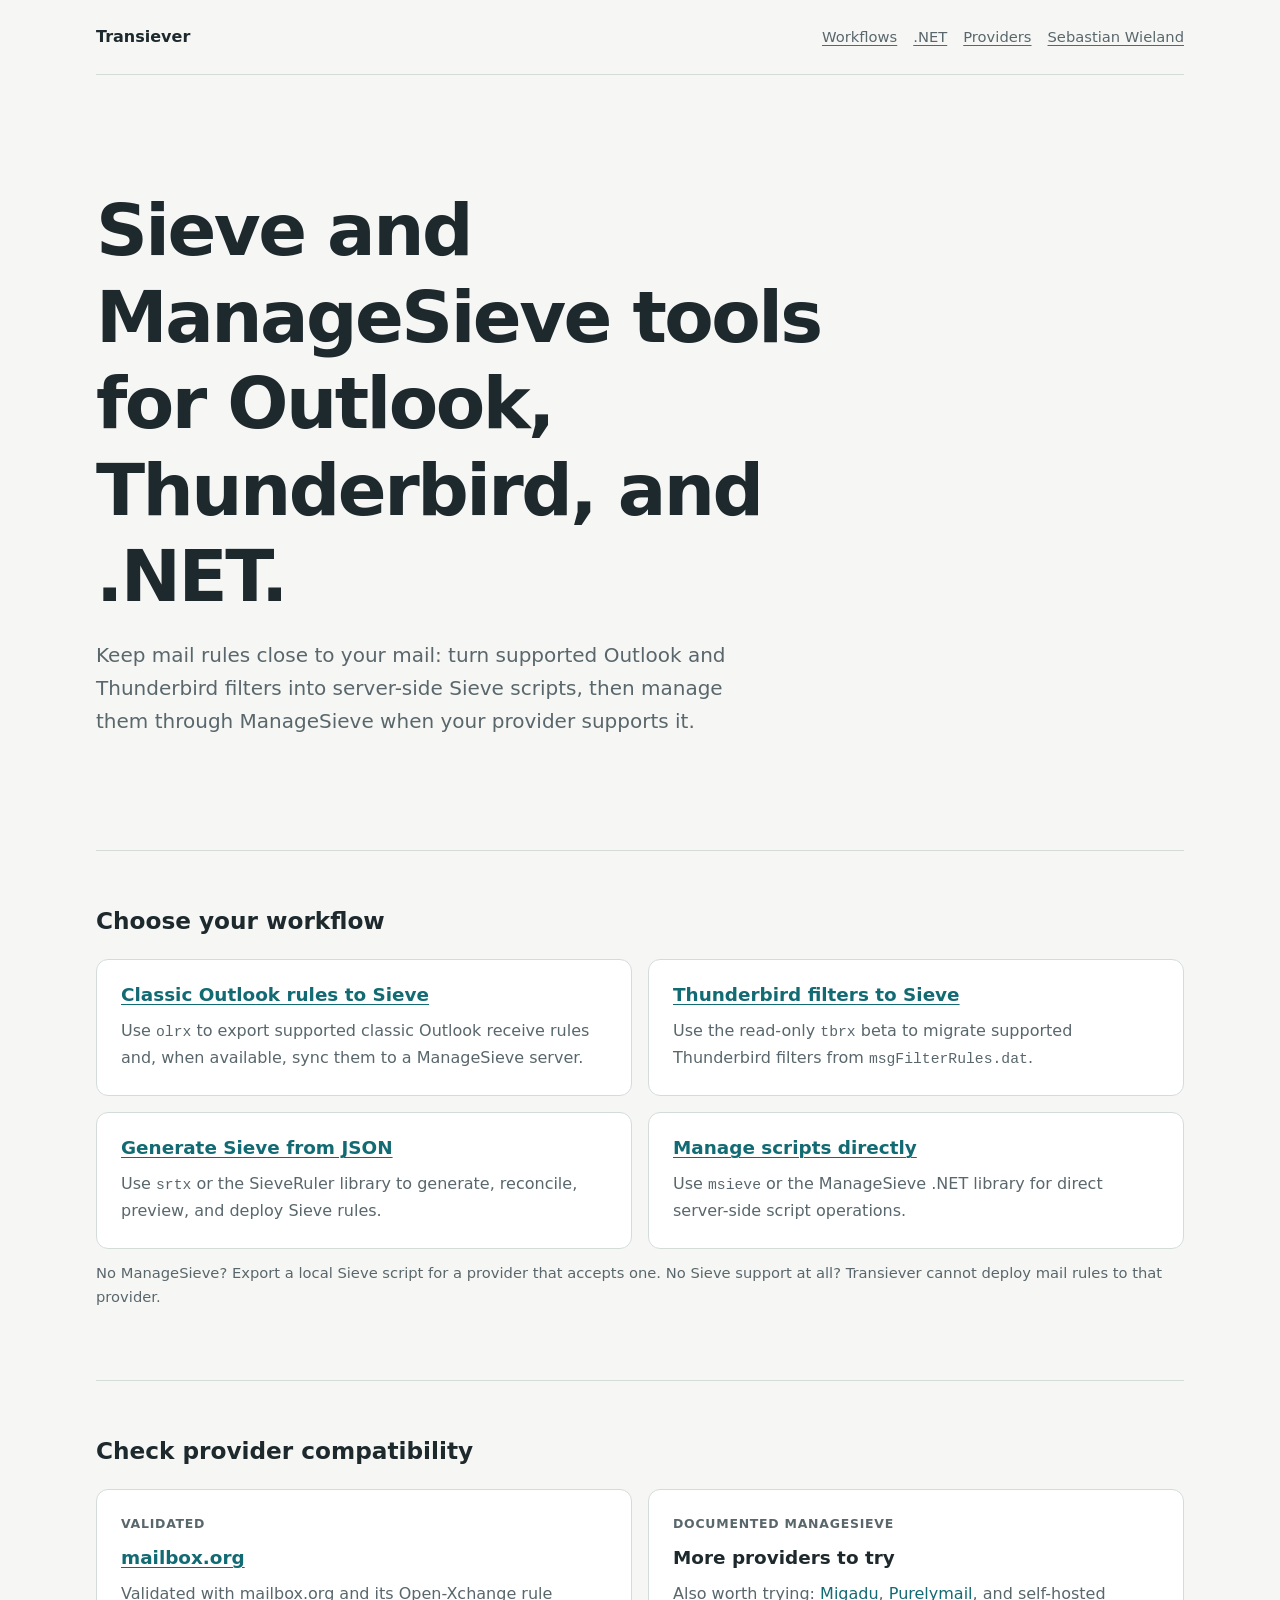
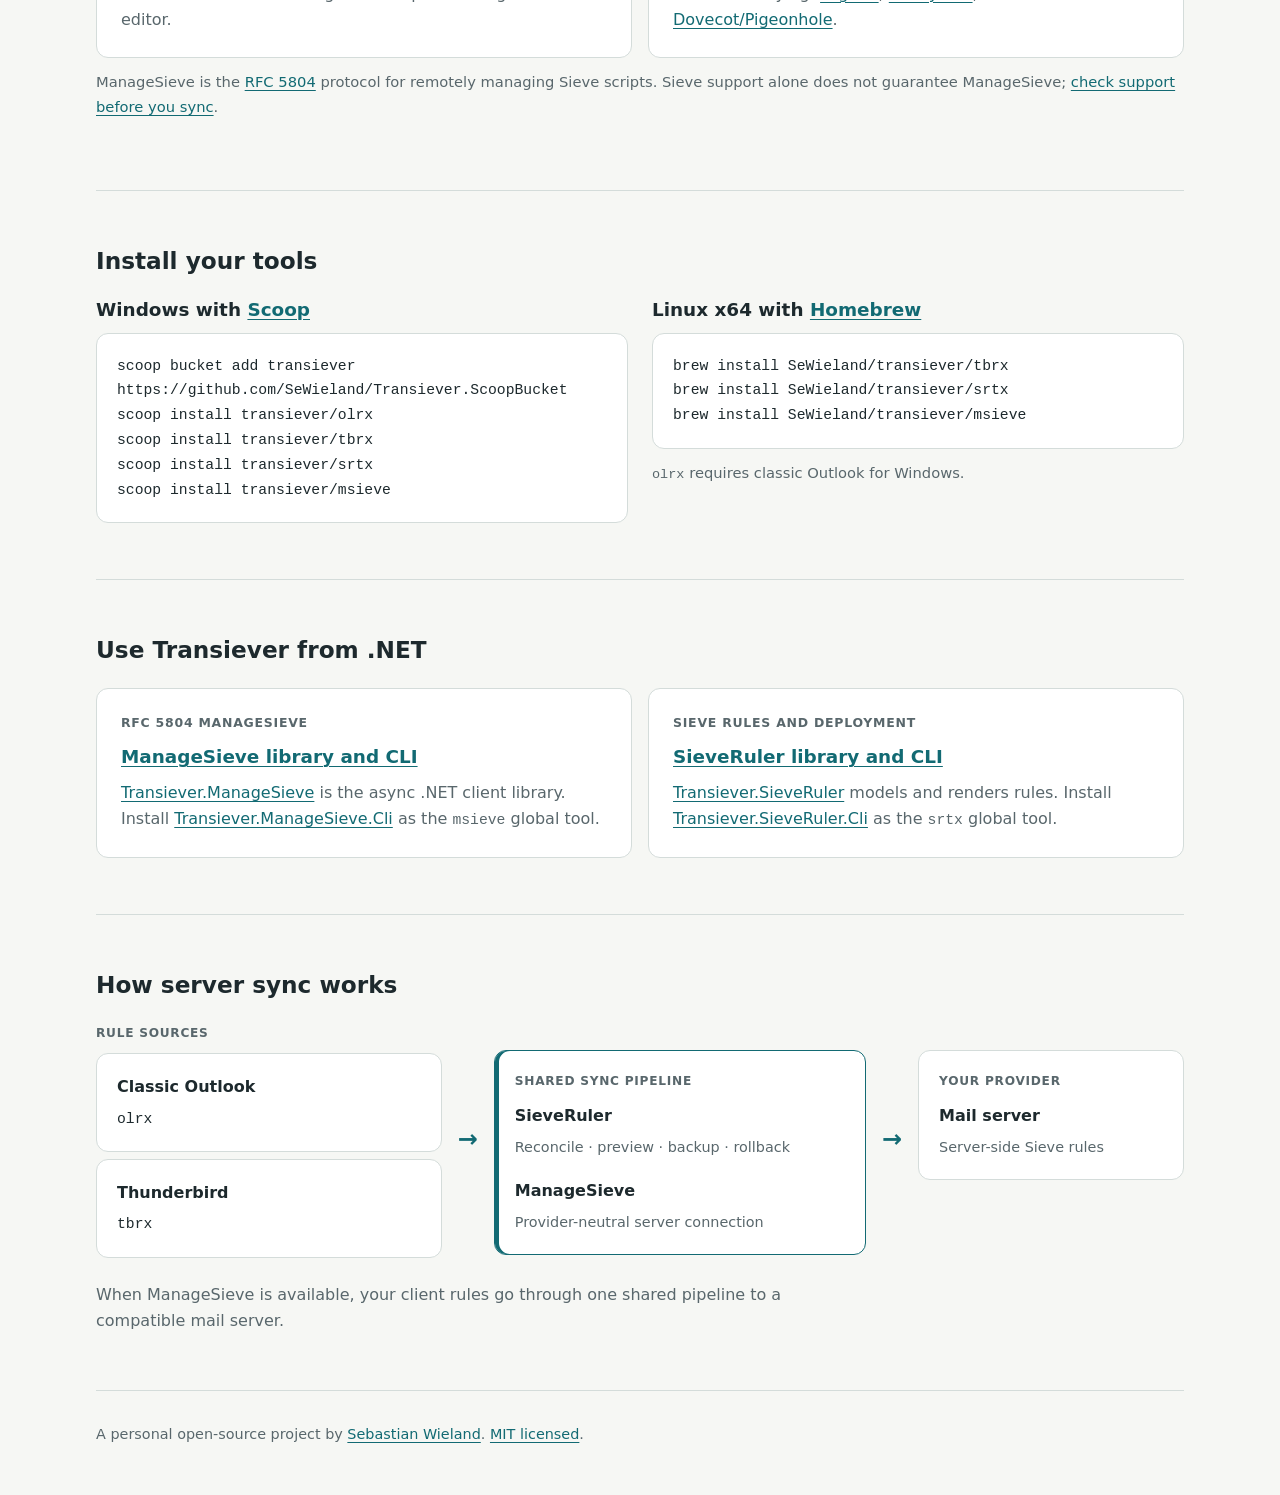
==== commit 0cca5e85: "docs: simplify Transiever landing page" ====
--- a/transiever/index.html
+++ b/transiever/index.html
@@ -65,7 +65,7 @@
       </section>
 
       <section aria-labelledby="provider-heading">
-        <h2 id="provider-heading">Works with your mail provider</h2>
+        <h2 id="provider-heading">Check provider compatibility</h2>
         <div class="tool-grid">
           <article class="tool">
             <p class="tool-meta">Validated</p>
@@ -83,40 +83,7 @@
             </p>
           </article>
         </div>
-        <p class="note">ManageSieve is the <a href="https://www.rfc-editor.org/info/rfc5804/">RFC 5804</a> protocol for remotely managing Sieve scripts. Sieve support alone does not guarantee ManageSieve; preview before deploying.</p>
-      </section>
-
-      <section aria-labelledby="tools-heading">
-        <h2 id="tools-heading">Start where you are</h2>
-        <p class="section-intro">Bring rules from your mail client, generate a Sieve script, or work directly with the server.</p>
-        <div class="tool-grid">
-          <article class="tool">
-            <p class="tool-meta">Windows x64</p>
-            <h3><a href="/transiever/outlook-rules-to-sieve/">olrx</a></h3>
-            <p>Bring supported classic Outlook receive rules to your mail server.</p>
-          </article>
-
-          <article class="tool">
-            <p class="tool-meta">Windows and Linux · Beta</p>
-            <h3><a href="/transiever/thunderbird-filters-to-sieve/">tbrx</a></h3>
-            <p>Bring supported Thunderbird filters to your mail server.</p>
-            <p class="tester-link">
-              <a href="https://github.com/SeWieland/Transiever.ThunderbirdResiever/issues">Unstable beta — testers wanted</a>
-            </p>
-          </article>
-
-          <article class="tool">
-            <p class="tool-meta">Windows and Linux</p>
-            <h3><a href="/transiever/dotnet-sieve-rules/">srtx</a></h3>
-            <p>Generate a Sieve script from a rule file, or preview and safely deploy it through ManageSieve.</p>
-          </article>
-
-          <article class="tool">
-            <p class="tool-meta">Windows and Linux</p>
-            <h3><a href="/transiever/managesieve-cli/">msieve</a></h3>
-            <p>ManageSieve client for listing, downloading, checking, uploading, and activating Sieve scripts.</p>
-          </article>
-        </div>
+        <p class="note">ManageSieve is the <a href="https://www.rfc-editor.org/info/rfc5804/">RFC 5804</a> protocol for remotely managing Sieve scripts. Sieve support alone does not guarantee ManageSieve; <a href="/transiever/sieve-providers/">check support before you sync</a>.</p>
       </section>
 
       <section class="install-section" aria-labelledby="install-heading">
@@ -156,28 +123,8 @@
         </div>
       </section>
 
-      <section aria-labelledby="export-heading">
-        <h2 id="export-heading">Export a Sieve script</h2>
-        <p class="section-intro">No ManageSieve? Export supported rules to a local Sieve script for a provider that accepts one.</p>
-        <pre><code>olrx export --rules outlook-rules.json
-srtx generate --rules outlook-rules.json --sieve outlook.sieve</code></pre>
-        <p class="note">For Thunderbird, use <code>tbrx export</code> to create the rules file, then run the same <code>srtx generate</code> step. This workflow reads local client rules and writes local files; it needs no server credentials or ManageSieve connection.</p>
-      </section>
-
-      <section class="sync-section" aria-labelledby="sync-heading">
-        <h2 id="sync-heading">Sync with confidence</h2>
-        <p class="section-intro">Set your ManageSieve connection once, then run the adapter for your mail client.</p>
-        <pre><code>TRANSIEVER_SIEVE_HOST=sieve.example.com
-TRANSIEVER_SIEVE_USERNAME=user@example.com
-TRANSIEVER_SIEVE_PASSWORD=secret
-
-olrx run  # Outlook
-tbrx run  # Thunderbird</code></pre>
-        <p class="note">Both commands show the result and ask before changing your server rules.</p>
-      </section>
-
       <section class="relationship" aria-labelledby="relationship-heading">
-        <h2 id="relationship-heading">Sync through ManageSieve</h2>
+        <h2 id="relationship-heading">How server sync works</h2>
         <div class="pipeline">
           <div class="pipeline-stage">
             <p class="pipeline-label">Rule sources</p>
--- a/styles.css
+++ b/styles.css
@@ -243,12 +243,6 @@
   text-transform: uppercase;
 }
 
-.tool .tester-link {
-  margin-top: 1rem;
-  color: var(--text);
-  font-size: 0.92rem;
-}
-
 .install-grid {
   display: grid;
   grid-template-columns: repeat(2, minmax(0, 1fr));
@@ -280,11 +274,6 @@
   font-size: 0.92rem;
 }
 
-.section-intro {
-  max-width: 42rem;
-  color: var(--muted);
-}
-
 .pipeline {
   display: grid;
   grid-template-columns: minmax(0, 1.3fr) auto minmax(0, 1.4fr) auto minmax(0, 1fr);
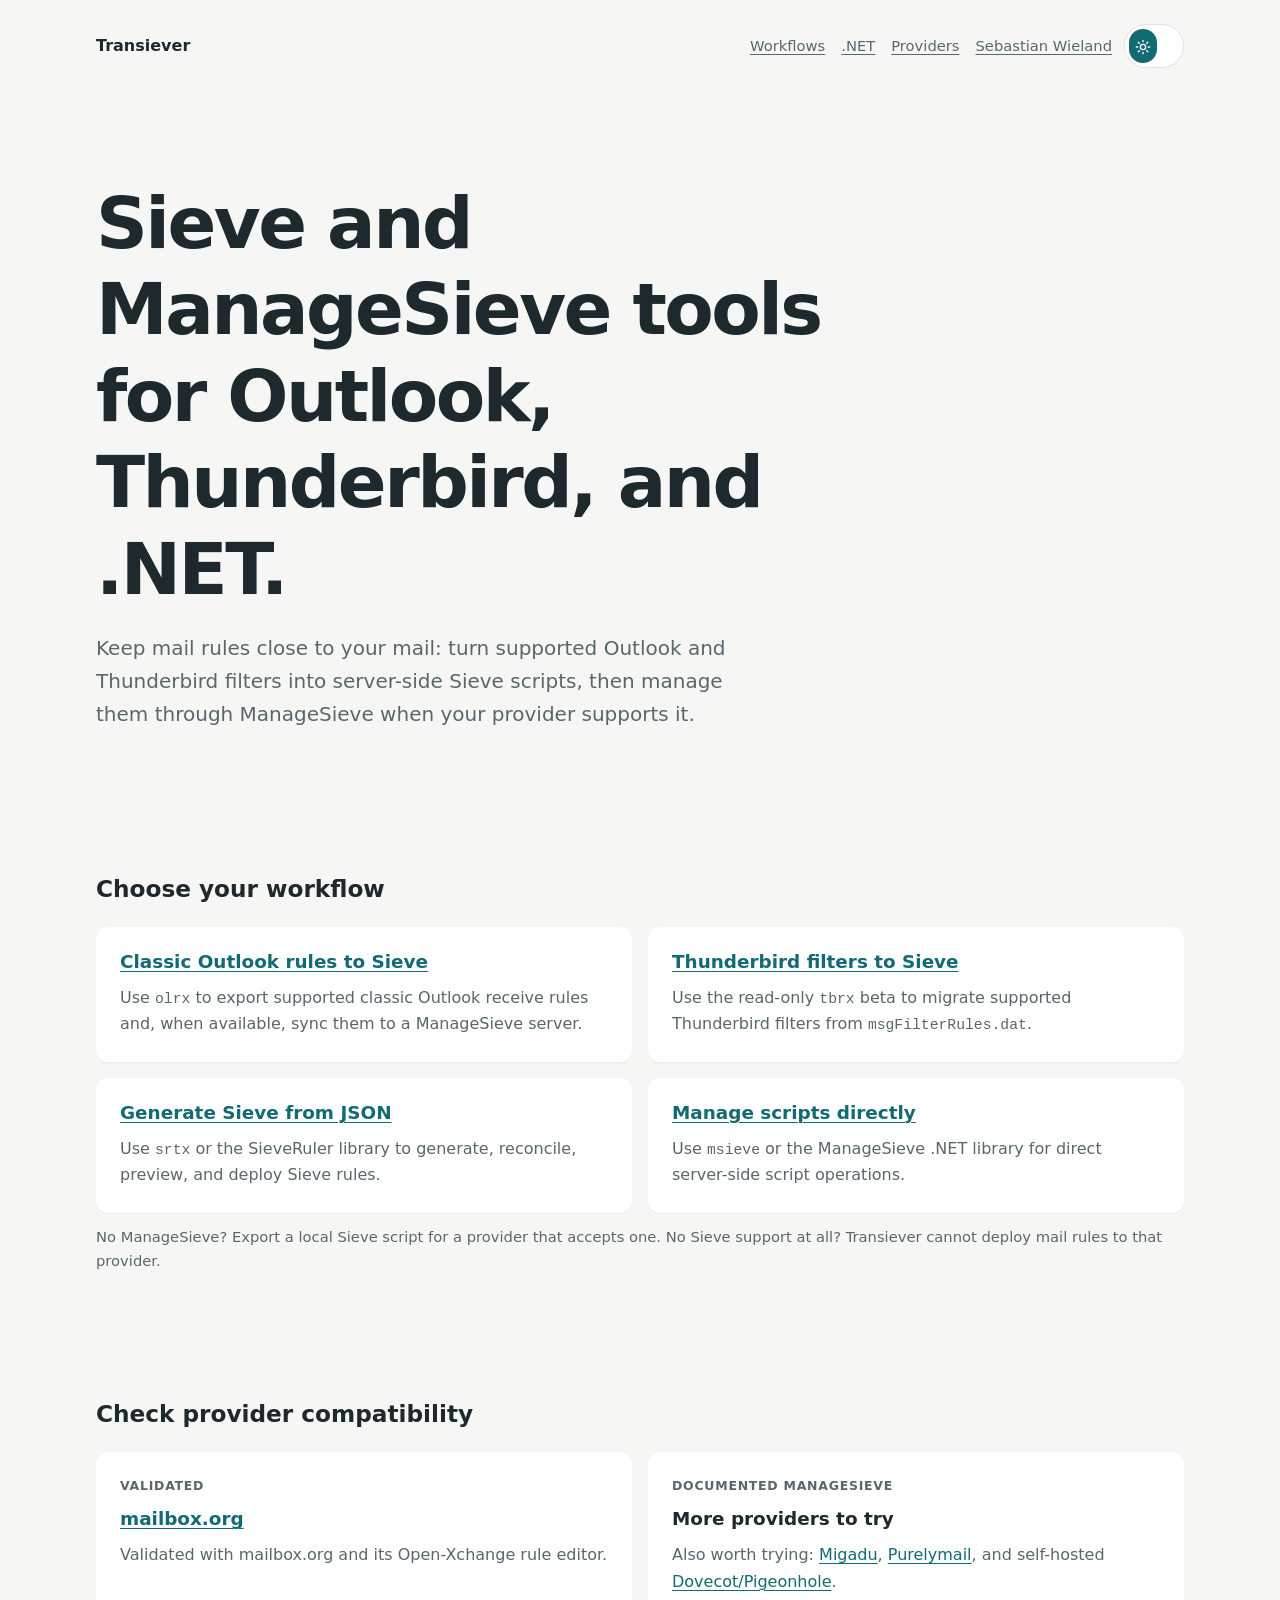
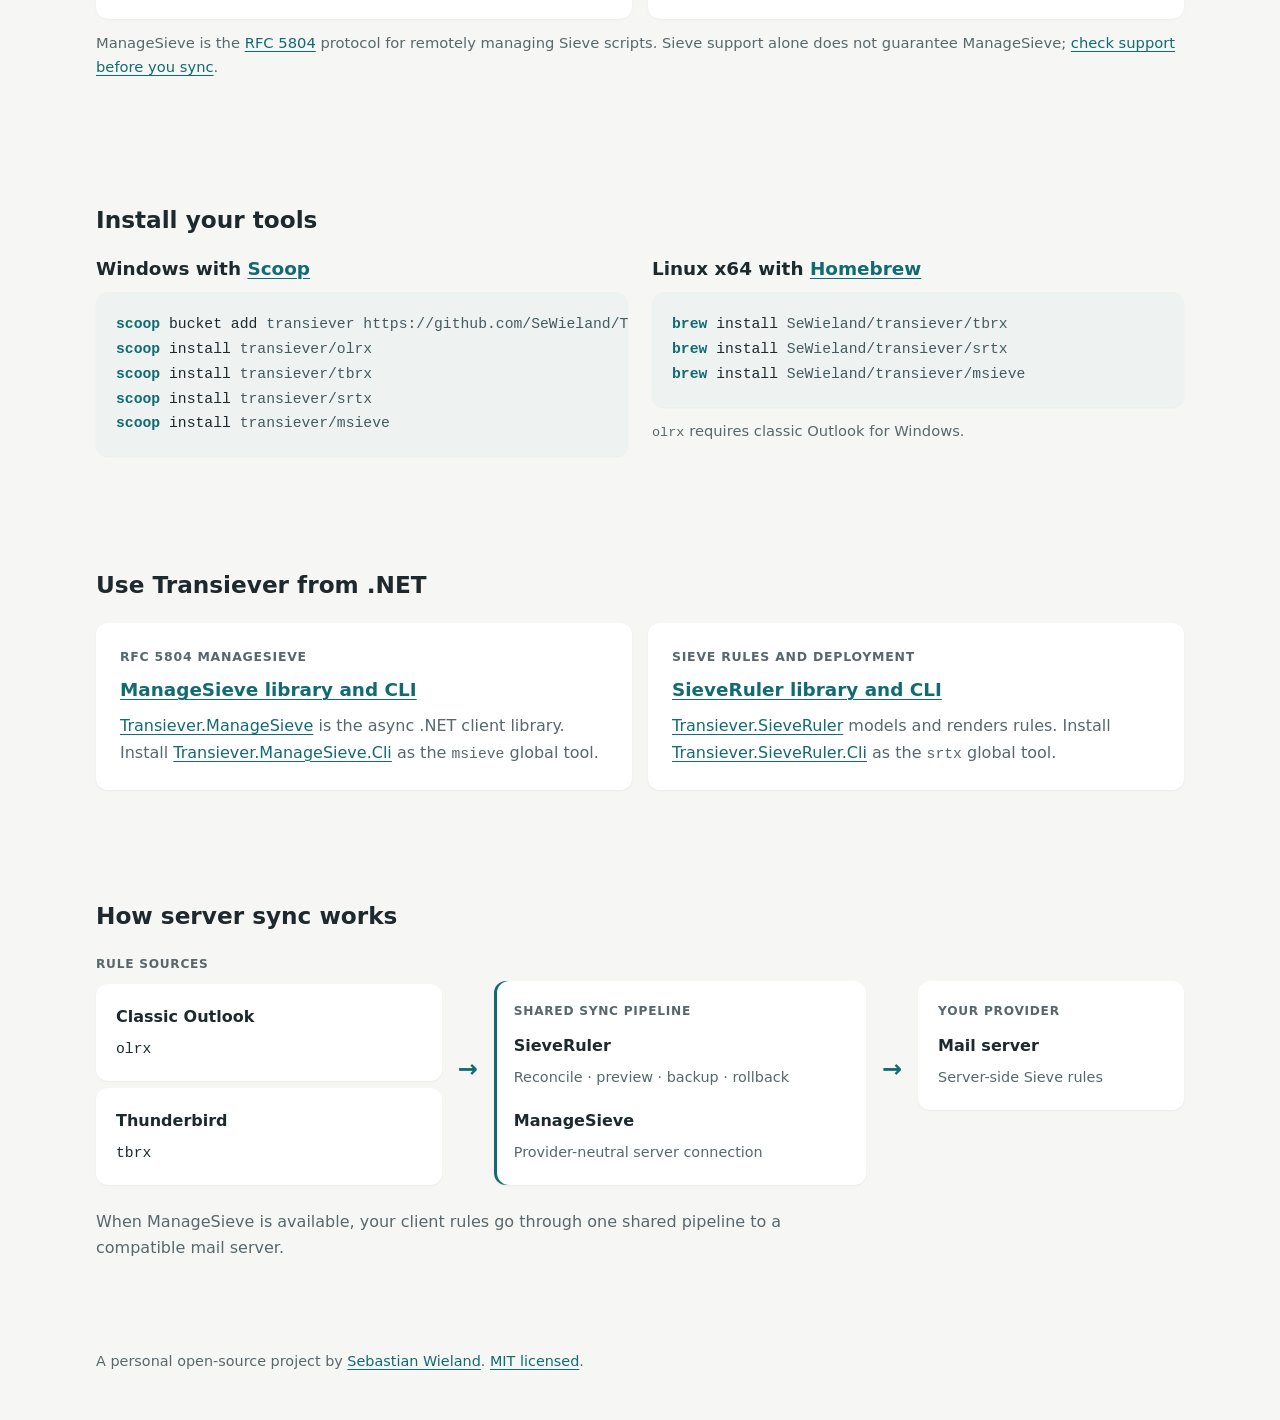
==== commit 31ff30db: "feat: polish Transiever landing page" ====
--- a/transiever/index.html
+++ b/transiever/index.html
@@ -18,7 +18,9 @@
   <script type="application/ld+json">
     {"@context":"https://schema.org","@graph":[{"@type":"WebSite","@id":"https://sewieland.github.io/transiever/#website","name":"Transiever","url":"https://sewieland.github.io/transiever/","publisher":{"@type":"Person","name":"Sebastian Wieland","url":"https://sewieland.github.io/"}},{"@type":"CollectionPage","@id":"https://sewieland.github.io/transiever/#webpage","url":"https://sewieland.github.io/transiever/","name":"Sieve and ManageSieve tools for Outlook, Thunderbird, and .NET","description":"Transiever tools for Sieve generation, ManageSieve operations, and mail-rule migration.","isPartOf":{"@id":"https://sewieland.github.io/transiever/#website"}},{"@type":"ItemList","name":"Transiever tools","itemListElement":[{"@type":"ListItem","position":1,"item":{"@type":"SoftwareSourceCode","name":"Transiever.OutlookResiever","codeRepository":"https://github.com/SeWieland/Transiever.OutlookResiever","programmingLanguage":"C#"}},{"@type":"ListItem","position":2,"item":{"@type":"SoftwareSourceCode","name":"Transiever.ThunderbirdResiever","codeRepository":"https://github.com/SeWieland/Transiever.ThunderbirdResiever","programmingLanguage":"C#"}},{"@type":"ListItem","position":3,"item":{"@type":"SoftwareSourceCode","name":"Transiever.SieveRuler","codeRepository":"https://github.com/SeWieland/Transiever.SieveRuler","programmingLanguage":"C#"}},{"@type":"ListItem","position":4,"item":{"@type":"SoftwareSourceCode","name":"Transiever.ManageSieve","codeRepository":"https://github.com/SeWieland/Transiever.ManageSieve","programmingLanguage":"C#"}}]}]}
   </script>
+  <script src="/theme.js"></script>
   <link rel="stylesheet" href="/styles.css">
+  <script defer src="/copy-code.js"></script>
 </head>
 <body>
   <div class="page-shell">
@@ -29,7 +31,18 @@
         <a href="#dotnet">.NET</a>
         <a href="/transiever/sieve-providers/">Providers</a>
       </nav>
-      <a class="quiet-link" href="/">Sebastian Wieland</a>
+      <div class="header-utilities">
+        <a class="quiet-link" href="/">Sebastian Wieland</a>
+        <button class="theme-toggle" type="button" aria-label="Dark mode" aria-pressed="false" hidden>
+          <svg class="theme-icon theme-icon-sun" aria-hidden="true" viewBox="0 0 24 24" fill="none" stroke="currentColor" stroke-width="2" stroke-linecap="round">
+            <circle cx="12" cy="12" r="4"></circle>
+            <path d="M12 2v2M12 20v2M4.93 4.93l1.41 1.41M17.66 17.66l1.41 1.41M2 12h2M20 12h2M4.93 19.07l1.41-1.41M17.66 6.34l1.41-1.41"></path>
+          </svg>
+          <svg class="theme-icon theme-icon-moon" aria-hidden="true" viewBox="0 0 24 24" fill="none" stroke="currentColor" stroke-width="2" stroke-linecap="round">
+            <path d="M20.5 14.5A8.5 8.5 0 0 1 9.5 3.5 8.5 8.5 0 1 0 20.5 14.5Z"></path>
+          </svg>
+        </button>
+      </div>
     </header>
 
     <main>
@@ -91,17 +104,17 @@
         <div class="install-grid">
           <div>
             <h3>Windows with <a href="https://github.com/SeWieland/Transiever.ScoopBucket">Scoop</a></h3>
-            <pre><code>scoop bucket add transiever https://github.com/SeWieland/Transiever.ScoopBucket
-scoop install transiever/olrx
-scoop install transiever/tbrx
-scoop install transiever/srtx
-scoop install transiever/msieve</code></pre>
+            <pre><code class="language-shell"><span class="syntax-command">scoop</span> bucket add <span class="syntax-value">transiever</span> <span class="syntax-value">https://github.com/SeWieland/Transiever.ScoopBucket</span>
+<span class="syntax-command">scoop</span> install <span class="syntax-value">transiever/olrx</span>
+<span class="syntax-command">scoop</span> install <span class="syntax-value">transiever/tbrx</span>
+<span class="syntax-command">scoop</span> install <span class="syntax-value">transiever/srtx</span>
+<span class="syntax-command">scoop</span> install <span class="syntax-value">transiever/msieve</span></code></pre>
           </div>
           <div>
             <h3>Linux x64 with <a href="https://github.com/SeWieland/homebrew-transiever">Homebrew</a></h3>
-            <pre><code>brew install SeWieland/transiever/tbrx
-brew install SeWieland/transiever/srtx
-brew install SeWieland/transiever/msieve</code></pre>
+            <pre><code class="language-shell"><span class="syntax-command">brew</span> install <span class="syntax-value">SeWieland/transiever/tbrx</span>
+<span class="syntax-command">brew</span> install <span class="syntax-value">SeWieland/transiever/srtx</span>
+<span class="syntax-command">brew</span> install <span class="syntax-value">SeWieland/transiever/msieve</span></code></pre>
             <p class="note"><code>olrx</code> requires classic Outlook for Windows.</p>
           </div>
         </div>
--- a/styles.css
+++ b/styles.css
@@ -5,8 +5,45 @@
   --text: #1d292d;
   --muted: #59676c;
   --accent: #126a73;
-  --border: #d4dcda;
+  --border: #e0e5e3;
+  --code-surface: #eef3f1;
+  --syntax-warm: #805117;
+  --syntax-value: #435a5f;
+  --syntax-purple: #7a3f6f;
+  --surface-shadow: 0 1px 2px rgb(29 41 45 / 0.05);
   font-family: system-ui, -apple-system, BlinkMacSystemFont, "Segoe UI", sans-serif;
+}
+
+:root[data-theme="dark"] {
+  color-scheme: dark;
+  --background: #17191a;
+  --surface: #202426;
+  --text: #e7ebea;
+  --muted: #b3bcbd;
+  --accent: #82b7d3;
+  --border: #41494f;
+  --code-surface: #121617;
+  --syntax-warm: #efc380;
+  --syntax-value: #a8c9d7;
+  --syntax-purple: #dcb5d0;
+  --surface-shadow: 0 1px 2px rgb(0 0 0 / 0.28);
+}
+
+@media (prefers-color-scheme: dark) {
+  :root:not([data-theme]) {
+    color-scheme: dark;
+    --background: #17191a;
+    --surface: #202426;
+    --text: #e7ebea;
+    --muted: #b3bcbd;
+    --accent: #82b7d3;
+    --border: #41494f;
+    --code-surface: #121617;
+    --syntax-warm: #efc380;
+    --syntax-value: #a8c9d7;
+    --syntax-purple: #dcb5d0;
+    --surface-shadow: 0 1px 2px rgb(0 0 0 / 0.28);
+  }
 }
 
 * {
@@ -15,6 +52,14 @@
 
 html {
   background: var(--background);
+}
+
+@media (prefers-reduced-motion: no-preference) {
+  ::view-transition-old(root),
+  ::view-transition-new(root) {
+    animation-duration: 160ms;
+    animation-timing-function: ease-out;
+  }
 }
 
 body {
@@ -69,6 +114,32 @@
   font-size: 0.92em;
 }
 
+.syntax-command,
+.syntax-method {
+  color: var(--accent);
+  font-weight: 650;
+}
+
+.syntax-flag,
+.syntax-keyword,
+.syntax-string {
+  color: var(--syntax-warm);
+}
+
+.syntax-value {
+  color: var(--syntax-value);
+}
+
+.syntax-comment {
+  color: var(--muted);
+  font-style: italic;
+}
+
+.syntax-type,
+.syntax-variable {
+  color: var(--syntax-purple);
+}
+
 .home {
   display: grid;
   place-items: center;
@@ -96,11 +167,10 @@
 
 .site-header {
   display: flex;
-  align-items: baseline;
+  align-items: center;
   justify-content: space-between;
   gap: 1rem;
   padding-block: 1.5rem;
-  border-bottom: 1px solid var(--border);
 }
 
 .wordmark {
@@ -112,6 +182,106 @@
 .quiet-link {
   color: var(--muted);
   font-size: 0.92rem;
+}
+
+.header-utilities {
+  position: relative;
+  display: flex;
+  align-items: center;
+  min-height: 2.75rem;
+  padding-right: 4.5rem;
+  gap: 0.75rem;
+}
+
+.header-utilities .theme-toggle {
+  position: absolute;
+  top: 0;
+  right: 0;
+}
+
+.theme-toggle {
+  position: relative;
+  display: block;
+  width: 3.75rem;
+  min-width: 3.75rem;
+  min-height: 2.75rem;
+  padding: 0.25rem;
+  color: var(--muted);
+  background: var(--surface);
+  border: 1px solid var(--border);
+  border-radius: 999px;
+  cursor: pointer;
+}
+
+.theme-toggle::before {
+  position: absolute;
+  top: 0.25rem;
+  bottom: 0.25rem;
+  left: 0.25rem;
+  width: 1.75rem;
+  content: "";
+  background: var(--accent);
+  border-radius: inherit;
+}
+
+.theme-toggle[aria-pressed="true"]::before {
+  transform: translateX(1.5rem);
+}
+
+.theme-icon {
+  position: absolute;
+  top: 0.875rem;
+  left: 0.625rem;
+  z-index: 1;
+  width: 1rem;
+  height: 1rem;
+  color: var(--surface);
+}
+
+.theme-icon-sun {
+  opacity: 1;
+  transform: scale(1);
+}
+
+.theme-icon-moon {
+  opacity: 0;
+  transform: scale(0.78) rotate(-12deg);
+}
+
+.theme-toggle[aria-pressed="true"] .theme-icon-sun {
+  opacity: 0;
+  transform: translateX(1.5rem) scale(0.78) rotate(12deg);
+}
+
+.theme-toggle[aria-pressed="true"] .theme-icon-moon {
+  opacity: 1;
+  transform: translateX(1.5rem) scale(1);
+}
+
+.theme-toggle:hover {
+  border-color: var(--accent);
+}
+
+.theme-toggle:focus-visible {
+  outline: 3px solid var(--accent);
+  outline-offset: 3px;
+}
+
+.home-theme-toggle {
+  position: fixed;
+  top: 1.25rem;
+  right: 1.25rem;
+  z-index: 1;
+}
+
+@media (prefers-reduced-motion: no-preference) {
+  .theme-toggle::before {
+    transition: transform 160ms ease-out;
+  }
+
+  .theme-icon {
+    transition: opacity 160ms ease-out, transform 160ms ease-out;
+  }
 }
 
 .site-nav {
@@ -127,7 +297,7 @@
 
 .hero {
   max-width: 48rem;
-  padding-block: clamp(4rem, 10vw, 7rem);
+  padding-block: clamp(3.5rem, 8vw, 5.5rem);
 }
 
 .hero h1 {
@@ -146,7 +316,6 @@
 
 main > section:not(.hero):not(.guide-hero) {
   padding-block: 3.5rem;
-  border-top: 1px solid var(--border);
 }
 
 .tool-grid {
@@ -164,7 +333,7 @@
 .guide-card {
   padding: 1.5rem;
   background: var(--surface);
-  border: 1px solid var(--border);
+  box-shadow: var(--surface-shadow);
   border-radius: 0.75rem;
 }
 
@@ -214,7 +383,8 @@
 .callout {
   padding: 1.25rem;
   background: var(--surface);
-  border: 1px solid var(--accent);
+  border-left: 3px solid var(--accent);
+  box-shadow: var(--surface-shadow);
   border-radius: 0.75rem;
 }
 
@@ -225,7 +395,7 @@
 .tool {
   padding: 1.5rem;
   background: var(--surface);
-  border: 1px solid var(--border);
+  box-shadow: var(--surface-shadow);
   border-radius: 0.75rem;
 }
 
@@ -260,12 +430,120 @@
   margin: 0;
   padding: 1.25rem;
   color: var(--text);
-  background: var(--surface);
-  white-space: pre-wrap;
-  overflow-wrap: anywhere;
-  border: 1px solid var(--border);
+  background: var(--code-surface);
+  white-space: pre;
+  box-shadow: var(--surface-shadow);
   border-radius: 0.75rem;
   line-height: 1.55;
+}
+
+pre.copy-enabled {
+  padding: 1.25rem 4.75rem 1.25rem 1.25rem;
+}
+
+.code-block {
+  position: relative;
+}
+
+.copy-button {
+  position: absolute;
+  top: 0.75rem;
+  right: 0.75rem;
+  z-index: 1;
+  min-width: 2.75rem;
+  min-height: 2.75rem;
+  padding: 0;
+  color: var(--accent);
+  background: var(--surface);
+  border: 1px solid var(--border);
+  border-radius: 0.5rem;
+  cursor: pointer;
+}
+
+.copy-button::before,
+.copy-button::after {
+  position: absolute;
+  width: 0.58rem;
+  height: 0.72rem;
+  content: "";
+  border: 0.11rem solid currentColor;
+  border-radius: 0.12rem;
+}
+
+.copy-button::before {
+  top: 1.1rem;
+  left: 0.92rem;
+  opacity: 0.65;
+}
+
+.copy-button::after {
+  top: 0.92rem;
+  left: 1.1rem;
+  background: var(--surface);
+}
+
+.copy-button[data-copy-state]::before {
+  top: 0.72rem;
+  left: 0;
+  width: 100%;
+  height: auto;
+  border: 0;
+  background: transparent;
+  color: var(--accent);
+  font-size: 1.1rem;
+  font-weight: 700;
+  line-height: 1;
+  opacity: 1;
+  text-align: center;
+}
+
+.copy-button[data-copy-state]::after {
+  display: none;
+}
+
+.copy-button[data-copy-state="copied"]::before {
+  content: "✓";
+}
+
+.copy-button[data-copy-state="failed"]::before {
+  content: "!";
+}
+
+.copy-button:hover {
+  border-color: var(--accent);
+}
+
+.copy-button:focus-visible {
+  outline: 3px solid var(--accent);
+  outline-offset: 3px;
+}
+
+@media (hover: hover) and (pointer: fine) {
+  .copy-button {
+    opacity: 0;
+    transition: opacity 160ms ease;
+  }
+
+  .code-block:hover .copy-button,
+  .code-block:focus-within .copy-button,
+  .copy-button[data-copy-state] {
+    opacity: 1;
+  }
+}
+
+@media (prefers-reduced-motion: reduce) {
+  .copy-button {
+    transition: none;
+  }
+}
+
+.copy-status {
+  position: fixed;
+  width: 1px;
+  height: 1px;
+  overflow: hidden;
+  clip-path: inset(50%);
+  white-space: nowrap;
 }
 
 .note {
@@ -296,13 +574,12 @@
   min-width: 0;
   padding: 1.25rem;
   background: var(--surface);
-  border: 1px solid var(--border);
+  box-shadow: var(--surface-shadow);
   border-radius: 0.75rem;
 }
 
 .pipeline-core {
-  border-color: var(--accent);
-  box-shadow: inset 4px 0 0 var(--accent);
+  box-shadow: inset 3px 0 0 var(--accent), var(--surface-shadow);
 }
 
 .pipeline-core strong:not(:first-of-type) {
@@ -343,7 +620,6 @@
 footer {
   padding-block: 2rem 3rem;
   color: var(--muted);
-  border-top: 1px solid var(--border);
   font-size: 0.9rem;
 }
 
@@ -376,19 +652,30 @@
   }
 }
 
+@media (max-width: 544px) {
+  .site-header {
+    align-items: flex-start;
+    flex-direction: column;
+  }
+
+  .header-utilities {
+    align-self: flex-end;
+  }
+
+  .site-nav {
+    flex-wrap: wrap;
+    margin-left: 0;
+  }
+}
+
 @media (max-width: 448px) {
   .page-shell {
     width: min(100% - 1.5rem, 68rem);
   }
 
-  .site-header {
-    align-items: flex-start;
-    flex-direction: column;
-  }
-
-  .site-nav {
-    flex-wrap: wrap;
-    margin-left: 0;
+  .home-theme-toggle {
+    top: 0.75rem;
+    right: 0.75rem;
   }
 
   .pipeline-options {
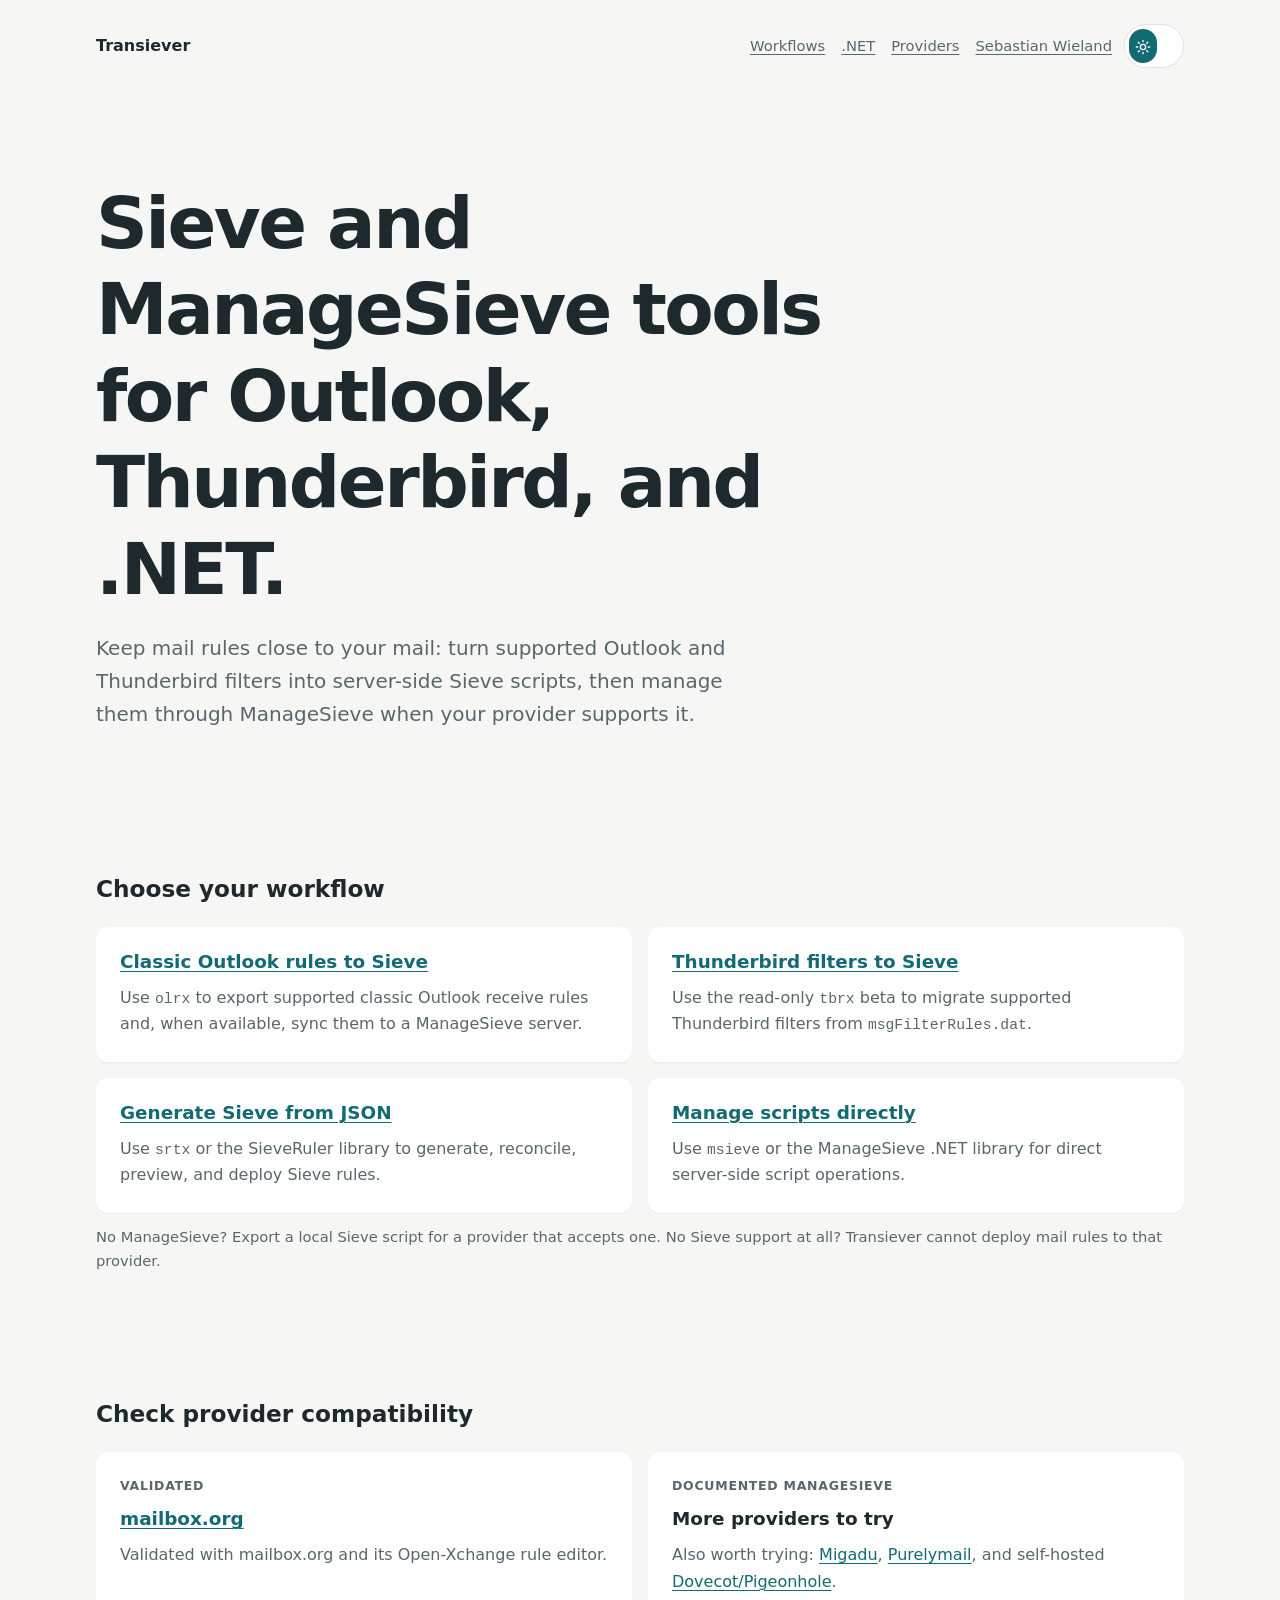
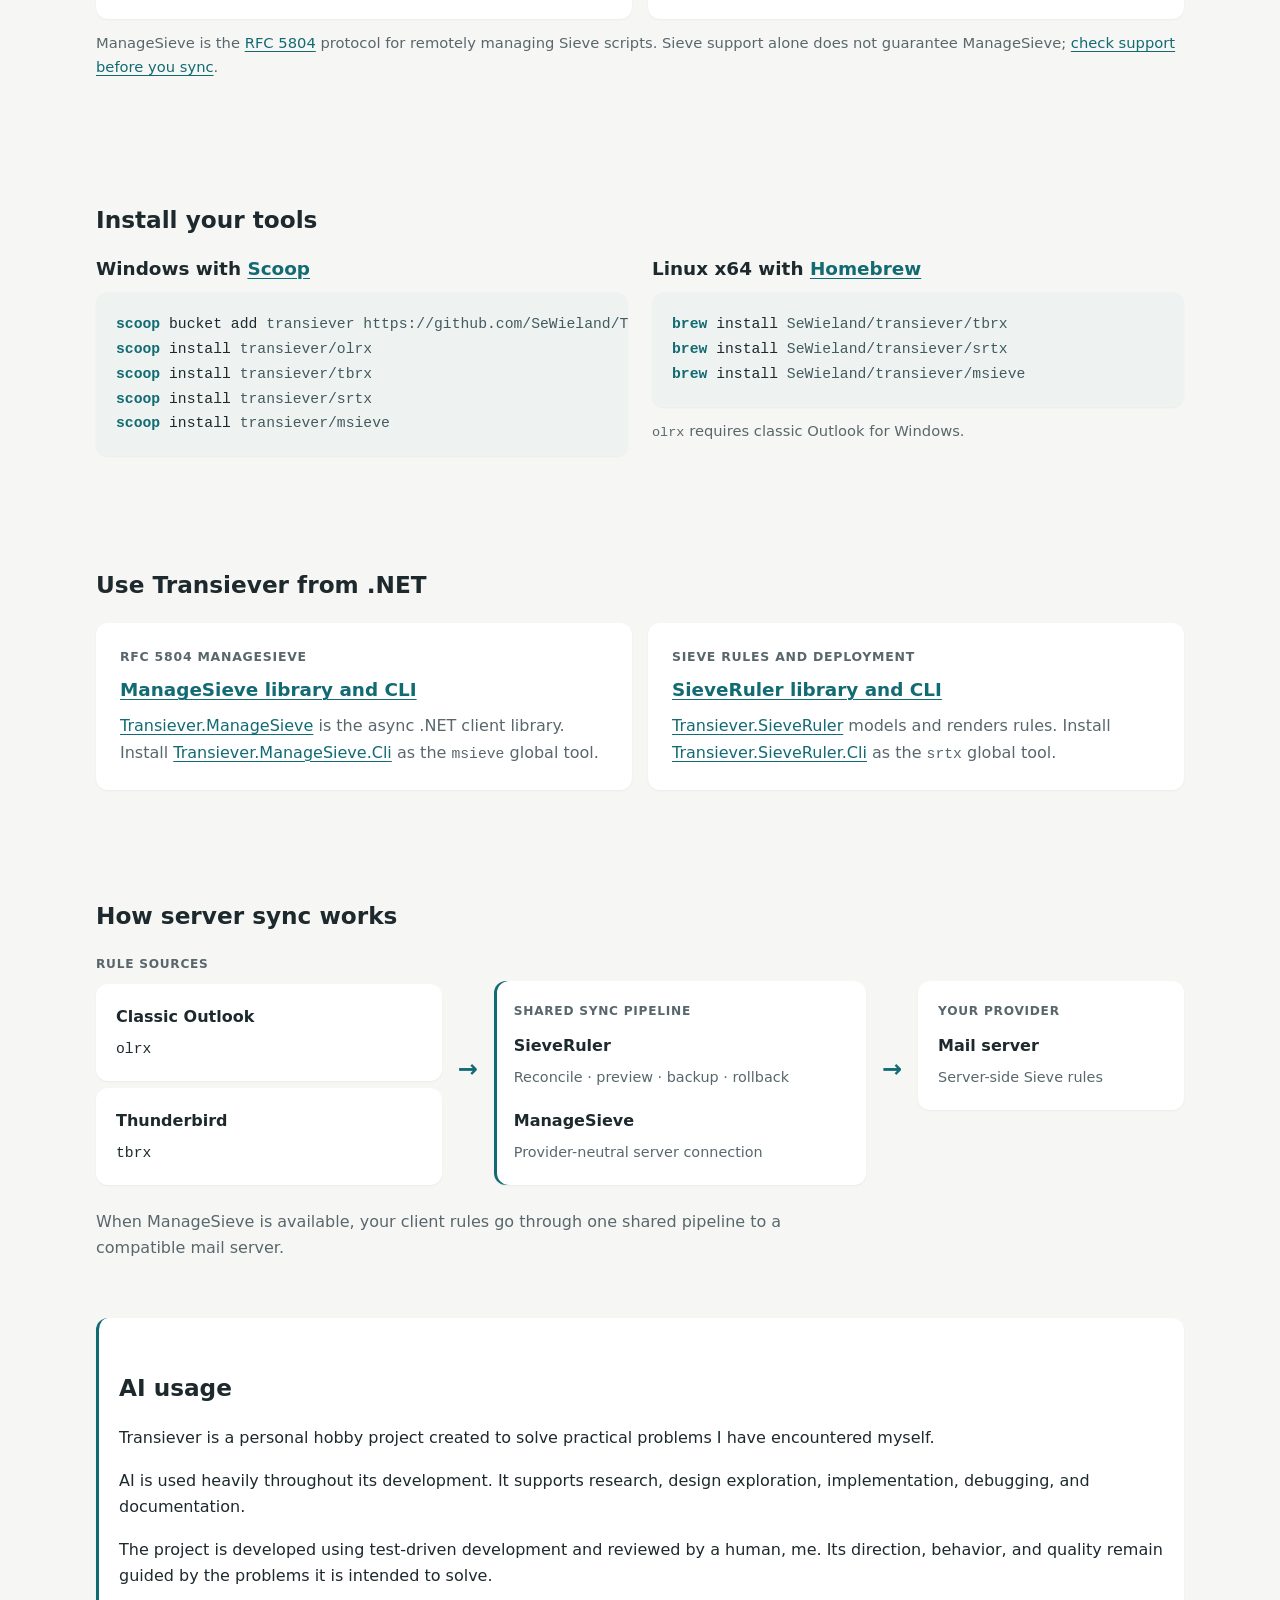
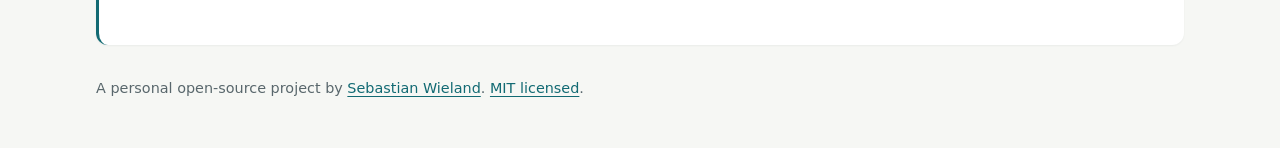
==== commit b7367566: "docs: disclose AI-assisted development" ====
--- a/transiever/index.html
+++ b/transiever/index.html
@@ -165,6 +165,13 @@
           When ManageSieve is available, your client rules go through one shared pipeline to a compatible mail server.
         </p>
       </section>
+
+      <section class="callout" aria-labelledby="ai-usage-heading">
+        <h2 id="ai-usage-heading">AI usage</h2>
+        <p>Transiever is a personal hobby project created to solve practical problems I have encountered myself.</p>
+        <p>AI is used heavily throughout its development. It supports research, design exploration, implementation, debugging, and documentation.</p>
+        <p>The project is developed using test-driven development and reviewed by a human, me. Its direction, behavior, and quality remain guided by the problems it is intended to solve.</p>
+      </section>
     </main>
 
     <footer>
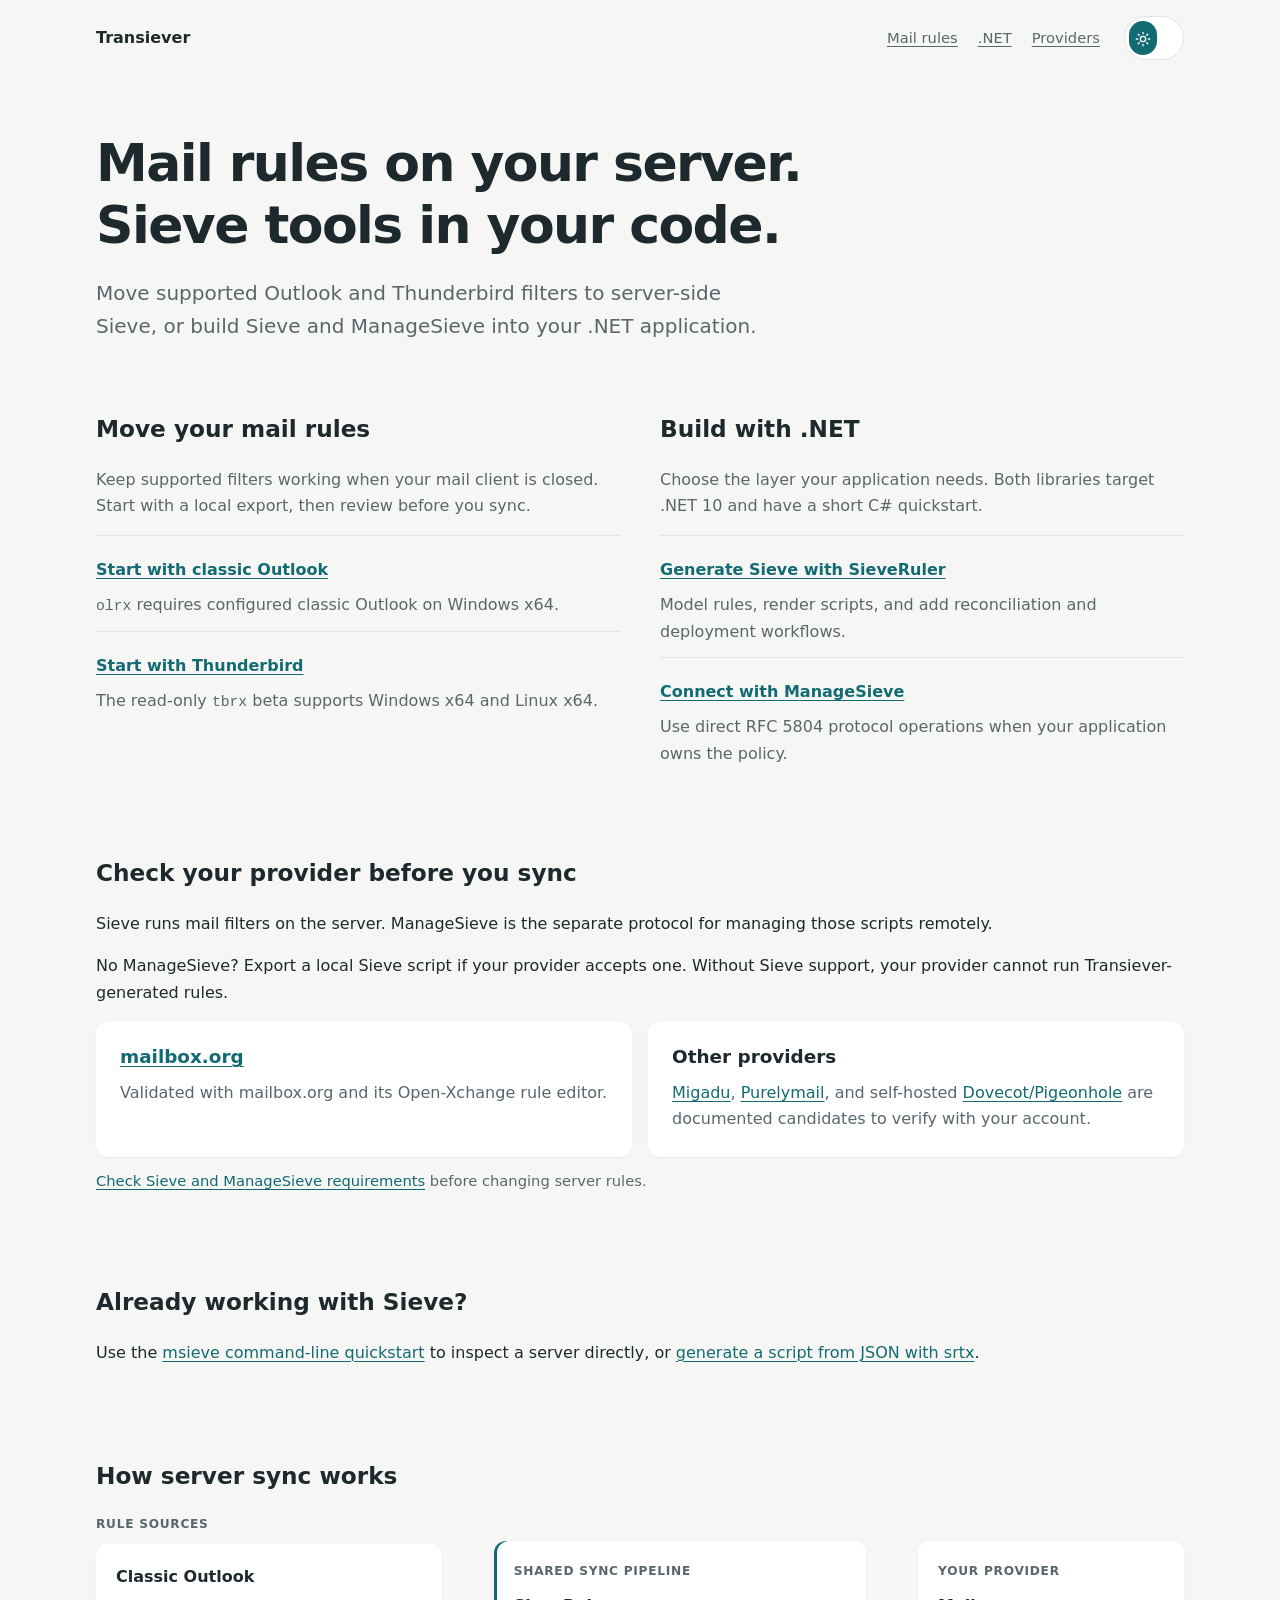
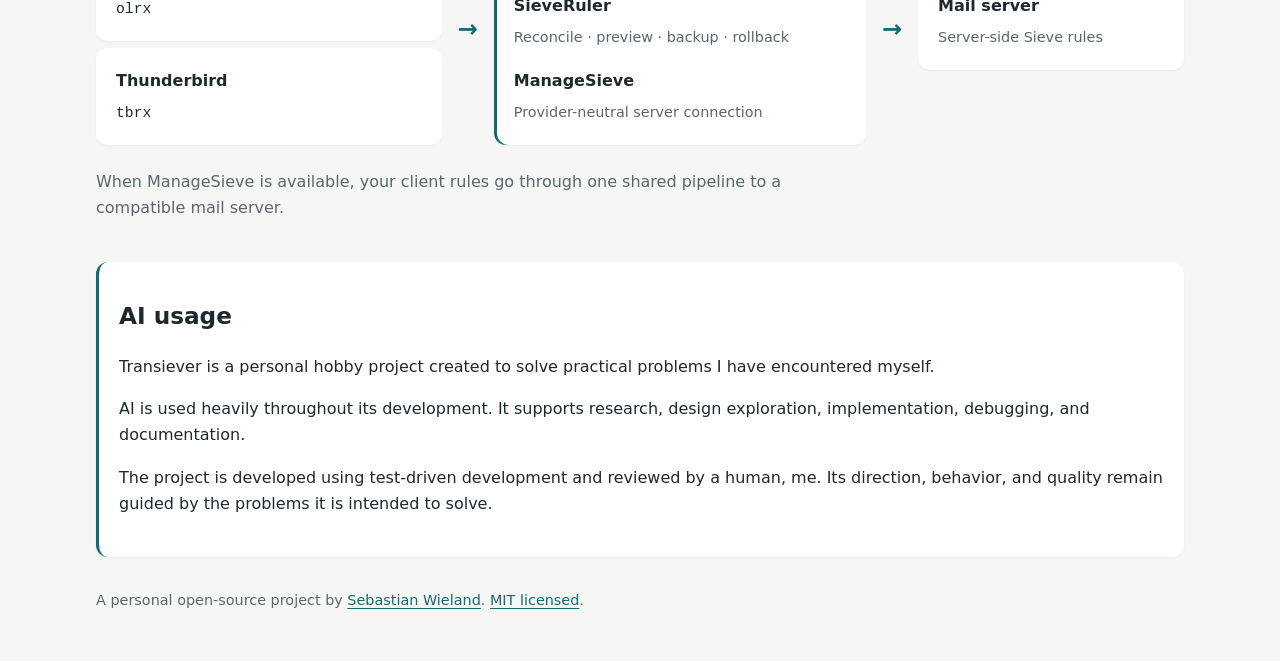
==== commit a708ae11: "fix: clarify tool selection and safe quickstarts" ====
--- a/transiever/index.html
+++ b/transiever/index.html
@@ -23,16 +23,16 @@
   <script defer src="/copy-code.js"></script>
 </head>
 <body>
+  <a class="skip-link" href="#main-content">Skip to content</a>
   <div class="page-shell">
     <header class="site-header">
       <a class="wordmark" href="/transiever/">Transiever</a>
       <nav class="site-nav" aria-label="Transiever guides">
-        <a href="#workflows">Workflows</a>
+        <a href="#workflows">Mail rules</a>
         <a href="#dotnet">.NET</a>
         <a href="/transiever/sieve-providers/">Providers</a>
       </nav>
       <div class="header-utilities">
-        <a class="quiet-link" href="/">Sebastian Wieland</a>
         <button class="theme-toggle" type="button" aria-label="Dark mode" aria-pressed="false" hidden>
           <svg class="theme-icon theme-icon-sun" aria-hidden="true" viewBox="0 0 24 24" fill="none" stroke="currentColor" stroke-width="2" stroke-linecap="round">
             <circle cx="12" cy="12" r="4"></circle>
@@ -45,95 +45,52 @@
       </div>
     </header>
 
-    <main>
+    <main id="main-content" tabindex="-1">
+
       <section class="hero" aria-labelledby="hero-heading">
-        <h1 id="hero-heading">Sieve and ManageSieve tools for Outlook, Thunderbird, and .NET.</h1>
-        <p>
-          Keep mail rules close to your mail: turn supported Outlook and Thunderbird filters into server-side Sieve scripts,
-          then manage them through ManageSieve when your provider supports it.
-        </p>
+        <h1 id="hero-heading">Mail rules on your server. Sieve tools in your code.</h1>
+        <p>Move supported Outlook and Thunderbird filters to server-side Sieve, or build Sieve and ManageSieve into your .NET application.</p>
       </section>
 
-      <section id="workflows" aria-labelledby="workflows-heading">
-        <h2 id="workflows-heading">Choose your workflow</h2>
-        <div class="guide-grid">
-          <article class="guide-card">
-            <h3><a href="/transiever/outlook-rules-to-sieve/">Classic Outlook rules to Sieve</a></h3>
-            <p>Use <code>olrx</code> to export supported classic Outlook receive rules and, when available, sync them to a ManageSieve server.</p>
-          </article>
-          <article class="guide-card">
-            <h3><a href="/transiever/thunderbird-filters-to-sieve/">Thunderbird filters to Sieve</a></h3>
-            <p>Use the read-only <code>tbrx</code> beta to migrate supported Thunderbird filters from <code>msgFilterRules.dat</code>.</p>
-          </article>
-          <article class="guide-card">
-            <h3><a href="/transiever/dotnet-sieve-rules/">Generate Sieve from JSON</a></h3>
-            <p>Use <code>srtx</code> or the SieveRuler library to generate, reconcile, preview, and deploy Sieve rules.</p>
-          </article>
-          <article class="guide-card">
-            <h3><a href="/transiever/managesieve-cli/">Manage scripts directly</a></h3>
-            <p>Use <code>msieve</code> or the ManageSieve .NET library for direct server-side script operations.</p>
-          </article>
-        </div>
-        <p class="note">No ManageSieve? Export a local Sieve script for a provider that accepts one. No Sieve support at all? Transiever cannot deploy mail rules to that provider.</p>
-      </section>
+      <div class="audience-grid">
+        <section class="audience-path" id="workflows" aria-labelledby="workflows-heading">
+          <h2 id="workflows-heading">Move your mail rules</h2>
+          <p>Keep supported filters working when your mail client is closed. Start with a local export, then review before you sync.</p>
+          <ul class="path-links">
+            <li><a href="/transiever/outlook-rules-to-sieve/">Start with classic Outlook</a><p><code>olrx</code> requires configured classic Outlook on Windows x64.</p></li>
+            <li><a href="/transiever/thunderbird-filters-to-sieve/">Start with Thunderbird</a><p>The read-only <code>tbrx</code> beta supports Windows x64 and Linux x64.</p></li>
+          </ul>
+        </section>
+        <section class="audience-path" id="dotnet" aria-labelledby="dotnet-heading">
+          <h2 id="dotnet-heading">Build with .NET</h2>
+          <p>Choose the layer your application needs. Both libraries target .NET 10 and have a short C# quickstart.</p>
+          <ul class="path-links">
+            <li><a href="/transiever/dotnet-sieve-rules/">Generate Sieve with SieveRuler</a><p>Model rules, render scripts, and add reconciliation and deployment workflows.</p></li>
+            <li><a href="/transiever/dotnet-managesieve-client/">Connect with ManageSieve</a><p>Use direct RFC 5804 protocol operations when your application owns the policy.</p></li>
+          </ul>
+        </section>
+      </div>
 
       <section aria-labelledby="provider-heading">
-        <h2 id="provider-heading">Check provider compatibility</h2>
+        <h2 id="provider-heading">Check your provider before you sync</h2>
+        <p>Sieve runs mail filters on the server. ManageSieve is the separate protocol for managing those scripts remotely.</p>
+        <p>No ManageSieve? Export a local Sieve script if your provider accepts one. Without Sieve support, your provider cannot run Transiever-generated rules.</p>
         <div class="tool-grid">
           <article class="tool">
-            <p class="tool-meta">Validated</p>
             <h3><a href="https://kb.mailbox.org/en/private/e-mail/can-i-use-sieve-mail-filtering/">mailbox.org</a></h3>
             <p>Validated with mailbox.org and its Open-Xchange rule editor.</p>
           </article>
-
           <article class="tool">
-            <p class="tool-meta">Documented ManageSieve</p>
-            <h3>More providers to try</h3>
-            <p>
-              Also worth trying: <a href="https://migadu.com/">Migadu</a>,
-              <a href="https://purelymail.com/docs/setup/technical">Purelymail</a>, and
-              self-hosted <a href="https://doc.dovecot.org/2.4.0/core/config/sieve/managesieve.html">Dovecot/Pigeonhole</a>.
-            </p>
+            <h3>Other providers</h3>
+            <p><a href="https://migadu.com/">Migadu</a>, <a href="https://purelymail.com/docs/setup/technical">Purelymail</a>, and self-hosted <a href="https://doc.dovecot.org/2.4.0/core/config/sieve/managesieve.html">Dovecot/Pigeonhole</a> are documented candidates to verify with your account.</p>
           </article>
         </div>
-        <p class="note">ManageSieve is the <a href="https://www.rfc-editor.org/info/rfc5804/">RFC 5804</a> protocol for remotely managing Sieve scripts. Sieve support alone does not guarantee ManageSieve; <a href="/transiever/sieve-providers/">check support before you sync</a>.</p>
+        <p class="note"><a href="/transiever/sieve-providers/">Check Sieve and ManageSieve requirements</a> before changing server rules.</p>
       </section>
 
-      <section class="install-section" aria-labelledby="install-heading">
-        <h2 id="install-heading">Install your tools</h2>
-        <div class="install-grid">
-          <div>
-            <h3>Windows with <a href="https://github.com/SeWieland/Transiever.ScoopBucket">Scoop</a></h3>
-            <pre><code class="language-shell"><span class="syntax-command">scoop</span> bucket add <span class="syntax-value">transiever</span> <span class="syntax-value">https://github.com/SeWieland/Transiever.ScoopBucket</span>
-<span class="syntax-command">scoop</span> install <span class="syntax-value">transiever/olrx</span>
-<span class="syntax-command">scoop</span> install <span class="syntax-value">transiever/tbrx</span>
-<span class="syntax-command">scoop</span> install <span class="syntax-value">transiever/srtx</span>
-<span class="syntax-command">scoop</span> install <span class="syntax-value">transiever/msieve</span></code></pre>
-          </div>
-          <div>
-            <h3>Linux x64 with <a href="https://github.com/SeWieland/homebrew-transiever">Homebrew</a></h3>
-            <pre><code class="language-shell"><span class="syntax-command">brew</span> install <span class="syntax-value">SeWieland/transiever/tbrx</span>
-<span class="syntax-command">brew</span> install <span class="syntax-value">SeWieland/transiever/srtx</span>
-<span class="syntax-command">brew</span> install <span class="syntax-value">SeWieland/transiever/msieve</span></code></pre>
-            <p class="note"><code>olrx</code> requires classic Outlook for Windows.</p>
-          </div>
-        </div>
-      </section>
-
-      <section id="dotnet" aria-labelledby="dotnet-heading">
-        <h2 id="dotnet-heading">Use Transiever from .NET</h2>
-        <div class="tool-grid">
-          <article class="tool">
-            <p class="tool-meta">RFC 5804 ManageSieve</p>
-            <h3><a href="/transiever/dotnet-managesieve-client/">ManageSieve library and CLI</a></h3>
-            <p><a href="https://www.nuget.org/packages/Transiever.ManageSieve">Transiever.ManageSieve</a> is the async .NET client library. Install <a href="https://www.nuget.org/packages/Transiever.ManageSieve.Cli">Transiever.ManageSieve.Cli</a> as the <code>msieve</code> global tool.</p>
-          </article>
-          <article class="tool">
-            <p class="tool-meta">Sieve rules and deployment</p>
-            <h3><a href="/transiever/dotnet-sieve-rules/">SieveRuler library and CLI</a></h3>
-            <p><a href="https://www.nuget.org/packages/Transiever.SieveRuler">Transiever.SieveRuler</a> models and renders rules. Install <a href="https://www.nuget.org/packages/Transiever.SieveRuler.Cli">Transiever.SieveRuler.Cli</a> as the <code>srtx</code> global tool.</p>
-          </article>
-        </div>
+      <section aria-labelledby="direct-heading">
+        <h2 id="direct-heading">Already working with Sieve?</h2>
+        <p>Use the <a href="/transiever/managesieve-cli/">msieve command-line quickstart</a> to inspect a server directly, or <a href="/transiever/dotnet-sieve-rules/#cli">generate a script from JSON with srtx</a>.</p>
       </section>
 
       <section class="relationship" aria-labelledby="relationship-heading">
@@ -176,7 +133,7 @@
 
     <footer>
       A personal open-source project by
-      <a href="https://github.com/SeWieland">Sebastian Wieland</a>.
+      <a href="/">Sebastian Wieland</a>.
       <a href="https://github.com/SeWieland/Transiever.SieveRuler/blob/main/LICENSE">MIT licensed</a>.
     </footer>
   </div>
--- a/styles.css
+++ b/styles.css
@@ -7,9 +7,6 @@
   --accent: #126a73;
   --border: #e0e5e3;
   --code-surface: #eef3f1;
-  --syntax-warm: #805117;
-  --syntax-value: #435a5f;
-  --syntax-purple: #7a3f6f;
   --surface-shadow: 0 1px 2px rgb(29 41 45 / 0.05);
   font-family: system-ui, -apple-system, BlinkMacSystemFont, "Segoe UI", sans-serif;
 }
@@ -23,9 +20,6 @@
   --accent: #82b7d3;
   --border: #41494f;
   --code-surface: #121617;
-  --syntax-warm: #efc380;
-  --syntax-value: #a8c9d7;
-  --syntax-purple: #dcb5d0;
   --surface-shadow: 0 1px 2px rgb(0 0 0 / 0.28);
 }
 
@@ -39,9 +33,6 @@
     --accent: #82b7d3;
     --border: #41494f;
     --code-surface: #121617;
-    --syntax-warm: #efc380;
-    --syntax-value: #a8c9d7;
-    --syntax-purple: #dcb5d0;
     --surface-shadow: 0 1px 2px rgb(0 0 0 / 0.28);
   }
 }
@@ -52,6 +43,11 @@
 
 html {
   background: var(--background);
+}
+
+::selection {
+  color: var(--background);
+  background: var(--accent);
 }
 
 @media (prefers-reduced-motion: no-preference) {
@@ -81,7 +77,8 @@
   text-decoration-thickness: 0.14em;
 }
 
-a:focus-visible {
+a:focus-visible,
+pre:focus-visible {
   outline: 3px solid var(--accent);
   outline-offset: 4px;
 }
@@ -114,32 +111,6 @@
   font-size: 0.92em;
 }
 
-.syntax-command,
-.syntax-method {
-  color: var(--accent);
-  font-weight: 650;
-}
-
-.syntax-flag,
-.syntax-keyword,
-.syntax-string {
-  color: var(--syntax-warm);
-}
-
-.syntax-value {
-  color: var(--syntax-value);
-}
-
-.syntax-comment {
-  color: var(--muted);
-  font-style: italic;
-}
-
-.syntax-type,
-.syntax-variable {
-  color: var(--syntax-purple);
-}
-
 .home {
   display: grid;
   place-items: center;
@@ -160,43 +131,54 @@
   gap: 1.25rem;
 }
 
+.home-page nav a {
+  display: inline-flex;
+  align-items: center;
+  min-height: 2.75rem;
+}
+
+.skip-link {
+  position: absolute;
+  top: 0.5rem;
+  left: 0.5rem;
+  z-index: 2;
+  padding: 0.75rem 1rem;
+  color: var(--accent);
+  background: var(--surface);
+  transform: translateY(-200%);
+}
+
+.skip-link:focus {
+  transform: translateY(0);
+}
+
 .page-shell {
   width: min(100% - 2.5rem, 68rem);
   margin-inline: auto;
 }
 
 .site-header {
-  display: flex;
+  display: grid;
+  grid-template-columns: auto 1fr auto;
   align-items: center;
   justify-content: space-between;
-  gap: 1rem;
-  padding-block: 1.5rem;
+  gap: 0.5rem 1rem;
+  padding-block: 1rem;
 }
 
 .wordmark {
+  display: inline-flex;
+  align-items: center;
+  min-height: 2.75rem;
   color: var(--text);
   font-weight: 700;
   text-decoration: none;
 }
 
-.quiet-link {
-  color: var(--muted);
-  font-size: 0.92rem;
-}
-
 .header-utilities {
-  position: relative;
   display: flex;
   align-items: center;
   min-height: 2.75rem;
-  padding-right: 4.5rem;
-  gap: 0.75rem;
-}
-
-.header-utilities .theme-toggle {
-  position: absolute;
-  top: 0;
-  right: 0;
 }
 
 .theme-toggle {
@@ -211,6 +193,10 @@
   border: 1px solid var(--border);
   border-radius: 999px;
   cursor: pointer;
+}
+
+.theme-toggle[hidden] {
+  display: none;
 }
 
 .theme-toggle::before {
@@ -286,25 +272,30 @@
 
 .site-nav {
   display: flex;
-  gap: 1rem;
+  gap: 0.25rem;
   margin-left: auto;
   font-size: 0.92rem;
 }
 
 .site-nav a {
+  display: inline-flex;
+  align-items: center;
+  min-height: 2.75rem;
+  padding-inline: 0.5rem;
   color: var(--muted);
 }
 
 .hero {
-  max-width: 48rem;
-  padding-block: clamp(3.5rem, 8vw, 5.5rem);
+  max-width: 52rem;
+  padding-block: clamp(2rem, 5vw, 3.5rem);
 }
 
 .hero h1 {
-  max-width: 16ch;
+  max-width: 24ch;
   margin-bottom: 1.25rem;
-  font-size: clamp(2.4rem, 7vw, 4.5rem);
-  letter-spacing: -0.035em;
+  font-size: clamp(2.1rem, 5vw, 3.25rem);
+  letter-spacing: -0.03em;
+  text-wrap: balance;
 }
 
 .hero p {
@@ -315,7 +306,45 @@
 }
 
 main > section:not(.hero):not(.guide-hero) {
-  padding-block: 3.5rem;
+  padding-block: 2.5rem;
+}
+
+.audience-grid {
+  display: grid;
+  grid-template-columns: repeat(2, minmax(0, 1fr));
+  gap: 2.5rem;
+  padding-block: 1rem 2.5rem;
+}
+
+.audience-path {
+  min-width: 0;
+}
+
+.audience-path > p {
+  color: var(--muted);
+}
+
+.path-links {
+  margin: 0;
+  padding: 0;
+  list-style: none;
+}
+
+.path-links li {
+  padding-block: 0.75rem;
+  border-top: 1px solid var(--border);
+}
+
+.path-links a {
+  display: inline-flex;
+  align-items: center;
+  min-height: 2.75rem;
+  font-weight: 650;
+}
+
+.path-links p {
+  margin-bottom: 0;
+  color: var(--muted);
 }
 
 .tool-grid {
@@ -350,15 +379,16 @@
 
 .guide-hero {
   max-width: 52rem;
-  padding-block: clamp(3rem, 7vw, 5rem);
+  padding-block: clamp(2rem, 5vw, 3.5rem);
   border-top: 0;
 }
 
 .guide-hero h1 {
-  max-width: 20ch;
+  max-width: 24ch;
   margin-bottom: 1.25rem;
-  font-size: clamp(2.25rem, 6vw, 4rem);
+  font-size: clamp(2rem, 5vw, 3rem);
   letter-spacing: -0.03em;
+  text-wrap: balance;
 }
 
 .guide-hero p {
@@ -369,7 +399,14 @@
 }
 
 .guide-content {
-  max-width: 52rem;
+  max-width: 46rem;
+}
+
+.guide-content pre + p,
+.guide-content pre + h3,
+.guide-content .code-block + p,
+.guide-content .code-block + h3 {
+  margin-top: 1.25rem;
 }
 
 .guide-content ul {
@@ -402,25 +439,6 @@
 .tool p:last-child {
   margin-bottom: 0;
   color: var(--muted);
-}
-
-.tool-meta {
-  margin-bottom: 0.75rem;
-  color: var(--muted);
-  font-size: 0.78rem;
-  font-weight: 650;
-  letter-spacing: 0.06em;
-  text-transform: uppercase;
-}
-
-.install-grid {
-  display: grid;
-  grid-template-columns: repeat(2, minmax(0, 1fr));
-  gap: 1.5rem;
-}
-
-.install-grid > * {
-  min-width: 0;
 }
 
 pre {
@@ -624,14 +642,14 @@
 }
 
 @media (max-width: 768px) {
+  .audience-grid,
   .tool-grid,
-  .install-grid,
   .guide-grid {
     grid-template-columns: 1fr;
   }
 
   .hero {
-    padding-block: 4rem;
+    padding-block: 2rem;
   }
 
   .pipeline {
@@ -654,15 +672,17 @@
 
 @media (max-width: 544px) {
   .site-header {
-    align-items: flex-start;
-    flex-direction: column;
+    grid-template-columns: 1fr auto;
   }
 
   .header-utilities {
-    align-self: flex-end;
+    grid-column: 2;
+    grid-row: 1;
   }
 
   .site-nav {
+    grid-column: 1 / -1;
+    grid-row: 2;
     flex-wrap: wrap;
     margin-left: 0;
   }
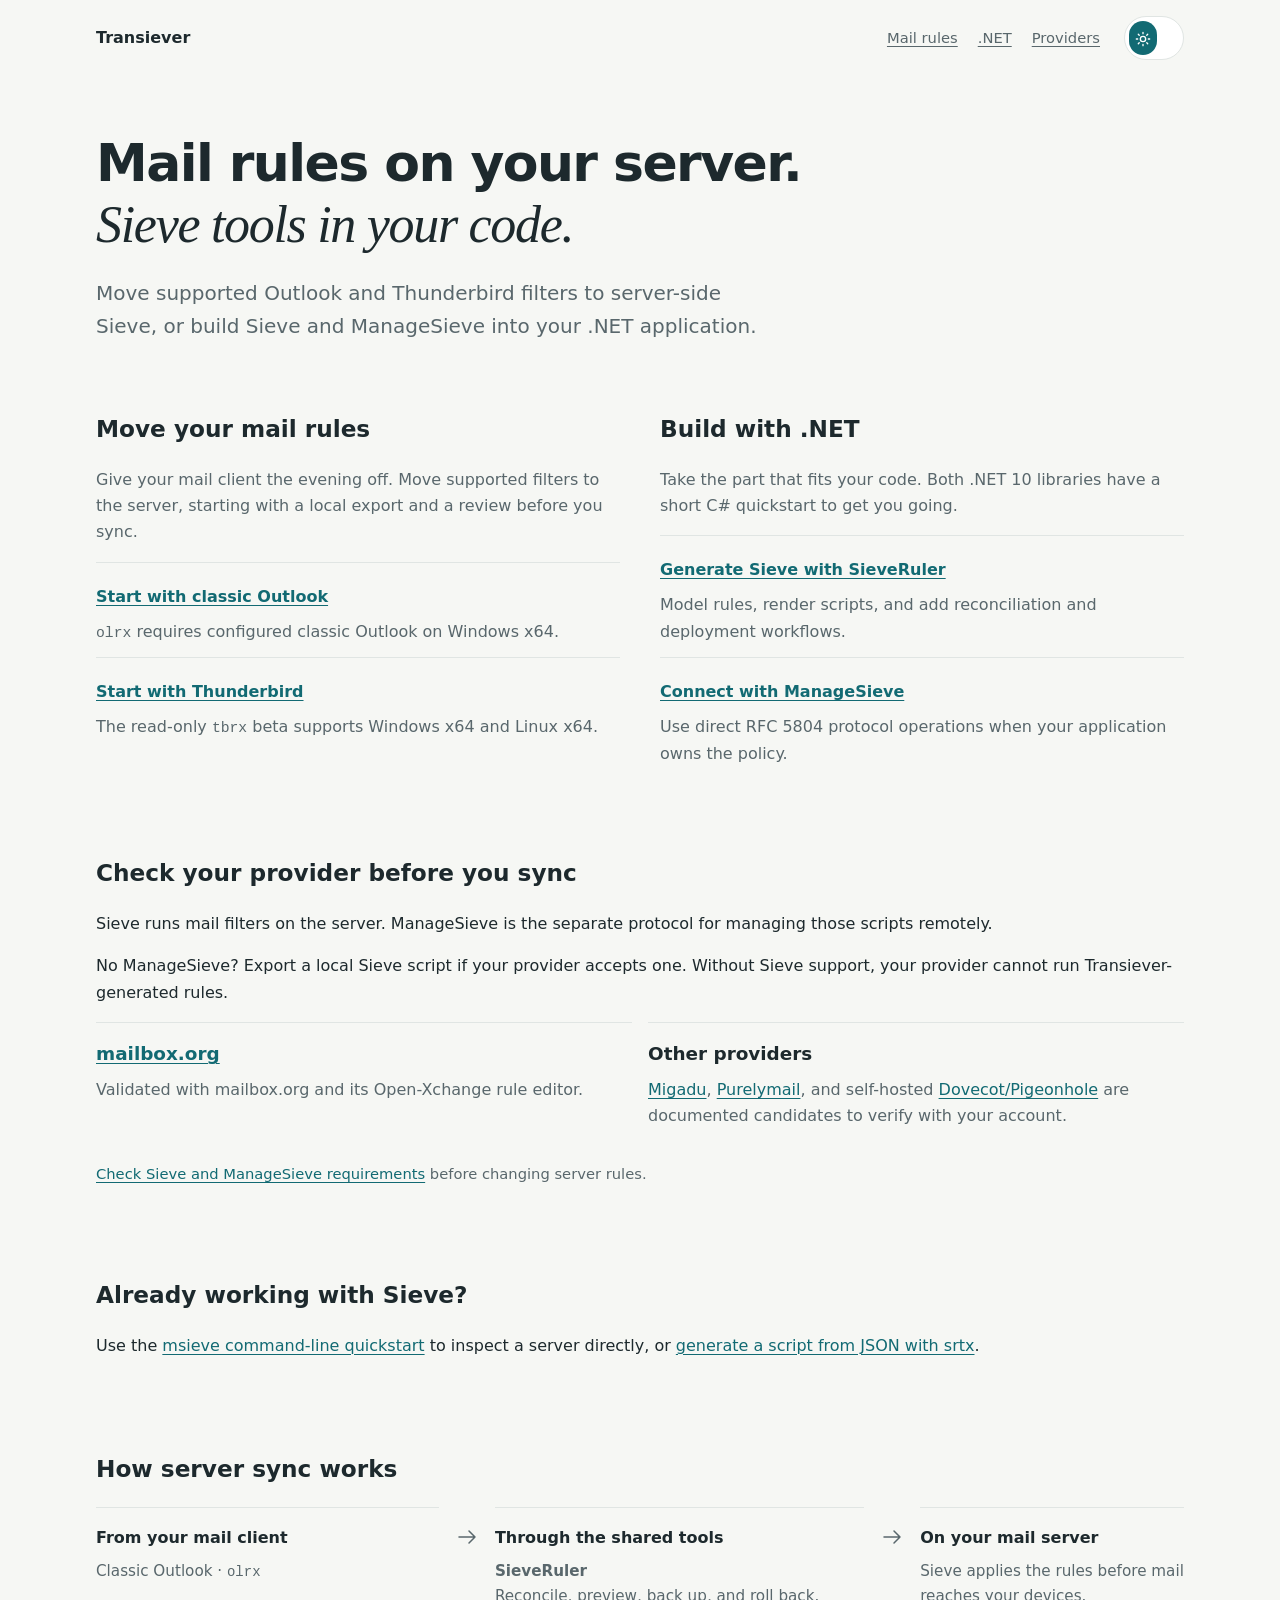
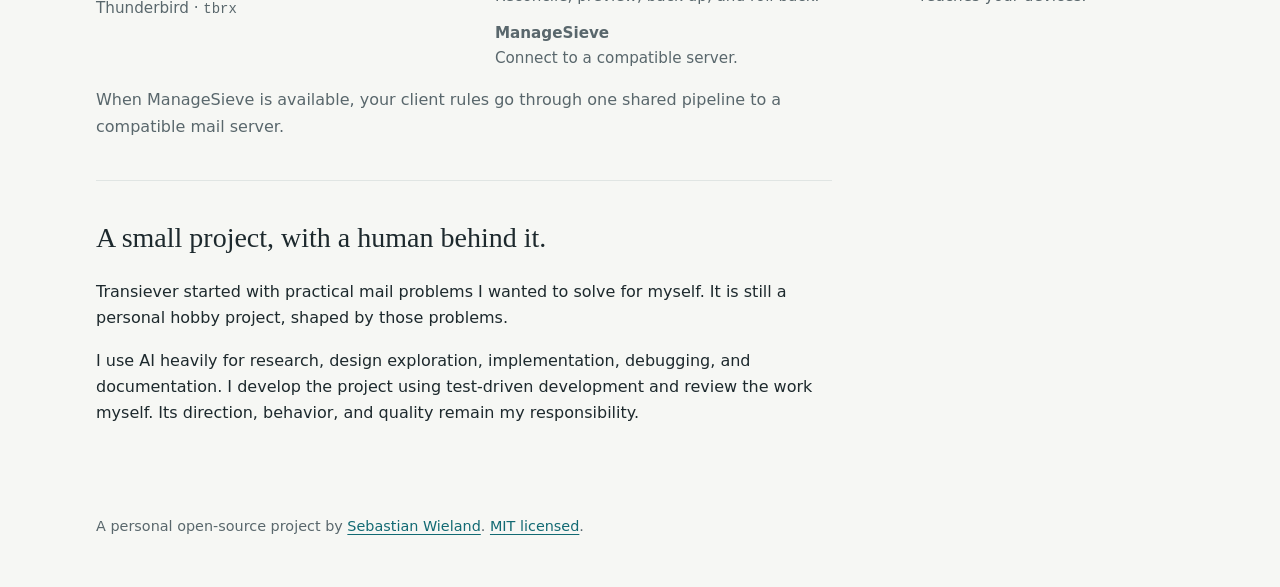
==== commit 9dc19764: "fix: restore syntax highlighting and refine site styling" ====
--- a/transiever/index.html
+++ b/transiever/index.html
@@ -48,14 +48,14 @@
     <main id="main-content" tabindex="-1">
 
       <section class="hero" aria-labelledby="hero-heading">
-        <h1 id="hero-heading">Mail rules on your server. Sieve tools in your code.</h1>
+        <h1 id="hero-heading">Mail rules on your server. <em>Sieve tools in your code.</em></h1>
         <p>Move supported Outlook and Thunderbird filters to server-side Sieve, or build Sieve and ManageSieve into your .NET application.</p>
       </section>
 
       <div class="audience-grid">
         <section class="audience-path" id="workflows" aria-labelledby="workflows-heading">
           <h2 id="workflows-heading">Move your mail rules</h2>
-          <p>Keep supported filters working when your mail client is closed. Start with a local export, then review before you sync.</p>
+          <p>Give your mail client the evening off. Move supported filters to the server, starting with a local export and a review before you sync.</p>
           <ul class="path-links">
             <li><a href="/transiever/outlook-rules-to-sieve/">Start with classic Outlook</a><p><code>olrx</code> requires configured classic Outlook on Windows x64.</p></li>
             <li><a href="/transiever/thunderbird-filters-to-sieve/">Start with Thunderbird</a><p>The read-only <code>tbrx</code> beta supports Windows x64 and Linux x64.</p></li>
@@ -63,7 +63,7 @@
         </section>
         <section class="audience-path" id="dotnet" aria-labelledby="dotnet-heading">
           <h2 id="dotnet-heading">Build with .NET</h2>
-          <p>Choose the layer your application needs. Both libraries target .NET 10 and have a short C# quickstart.</p>
+          <p>Take the part that fits your code. Both .NET 10 libraries have a short C# quickstart to get you going.</p>
           <ul class="path-links">
             <li><a href="/transiever/dotnet-sieve-rules/">Generate Sieve with SieveRuler</a><p>Model rules, render scripts, and add reconciliation and deployment workflows.</p></li>
             <li><a href="/transiever/dotnet-managesieve-client/">Connect with ManageSieve</a><p>Use direct RFC 5804 protocol operations when your application owns the policy.</p></li>
@@ -97,25 +97,20 @@
         <h2 id="relationship-heading">How server sync works</h2>
         <div class="pipeline">
           <div class="pipeline-stage">
-            <p class="pipeline-label">Rule sources</p>
-            <div class="pipeline-options">
-              <div class="flow-node"><strong>Classic Outlook</strong><code>olrx</code></div>
-              <div class="flow-node"><strong>Thunderbird</strong><code>tbrx</code></div>
-            </div>
+            <h3>From your mail client</h3>
+            <p>Classic Outlook · <code>olrx</code></p>
+            <p>Thunderbird · <code>tbrx</code></p>
           </div>
-          <span class="flow-arrow" aria-hidden="true">→</span>
-          <div class="pipeline-stage flow-node pipeline-core">
-            <p class="pipeline-label">Shared sync pipeline</p>
-            <strong>SieveRuler</strong>
-            <span>Reconcile · preview · backup · rollback</span>
-            <strong>ManageSieve</strong>
-            <span>Provider-neutral server connection</span>
+          <svg class="flow-arrow" aria-hidden="true" viewBox="0 0 24 24" fill="none" stroke="currentColor" stroke-width="1.5" stroke-linecap="round" stroke-linejoin="round"><path d="M4 12h16m-6-6 6 6-6 6"></path></svg>
+          <div class="pipeline-stage">
+            <h3>Through the shared tools</h3>
+            <p><strong>SieveRuler</strong><br>Reconcile, preview, back up, and roll back.</p>
+            <p><strong>ManageSieve</strong><br>Connect to a compatible server.</p>
           </div>
-          <span class="flow-arrow" aria-hidden="true">→</span>
-          <div class="pipeline-stage flow-node">
-            <p class="pipeline-label">Your provider</p>
-            <strong>Mail server</strong>
-            <span>Server-side Sieve rules</span>
+          <svg class="flow-arrow" aria-hidden="true" viewBox="0 0 24 24" fill="none" stroke="currentColor" stroke-width="1.5" stroke-linecap="round" stroke-linejoin="round"><path d="M4 12h16m-6-6 6 6-6 6"></path></svg>
+          <div class="pipeline-stage">
+            <h3>On your mail server</h3>
+            <p>Sieve applies the rules before mail reaches your devices.</p>
           </div>
         </div>
         <p>
@@ -123,11 +118,10 @@
         </p>
       </section>
 
-      <section class="callout" aria-labelledby="ai-usage-heading">
-        <h2 id="ai-usage-heading">AI usage</h2>
-        <p>Transiever is a personal hobby project created to solve practical problems I have encountered myself.</p>
-        <p>AI is used heavily throughout its development. It supports research, design exploration, implementation, debugging, and documentation.</p>
-        <p>The project is developed using test-driven development and reviewed by a human, me. Its direction, behavior, and quality remain guided by the problems it is intended to solve.</p>
+      <section class="project-note" aria-labelledby="ai-usage-heading">
+        <h2 id="ai-usage-heading">A small project, with a human behind it.</h2>
+        <p>Transiever started with practical mail problems I wanted to solve for myself. It is still a personal hobby project, shaped by those problems.</p>
+        <p>I use AI heavily for research, design exploration, implementation, debugging, and documentation. I develop the project using test-driven development and review the work myself. Its direction, behavior, and quality remain my responsibility.</p>
       </section>
     </main>
 
--- a/styles.css
+++ b/styles.css
@@ -7,6 +7,9 @@
   --accent: #126a73;
   --border: #e0e5e3;
   --code-surface: #eef3f1;
+  --syntax-warm: #805117;
+  --syntax-value: #435a5f;
+  --syntax-purple: #7a3f6f;
   --surface-shadow: 0 1px 2px rgb(29 41 45 / 0.05);
   font-family: system-ui, -apple-system, BlinkMacSystemFont, "Segoe UI", sans-serif;
 }
@@ -20,6 +23,9 @@
   --accent: #82b7d3;
   --border: #41494f;
   --code-surface: #121617;
+  --syntax-warm: #efc380;
+  --syntax-value: #a8c9d7;
+  --syntax-purple: #dcb5d0;
   --surface-shadow: 0 1px 2px rgb(0 0 0 / 0.28);
 }
 
@@ -33,6 +39,9 @@
     --accent: #82b7d3;
     --border: #41494f;
     --code-surface: #121617;
+    --syntax-warm: #efc380;
+    --syntax-value: #a8c9d7;
+    --syntax-purple: #dcb5d0;
     --surface-shadow: 0 1px 2px rgb(0 0 0 / 0.28);
   }
 }
@@ -109,6 +118,27 @@
 code {
   font-family: ui-monospace, "Cascadia Code", "Segoe UI Mono", monospace;
   font-size: 0.92em;
+}
+
+.syntax-command,
+.syntax-method {
+  color: var(--accent);
+  font-weight: 650;
+}
+
+.syntax-keyword,
+.syntax-flag,
+.syntax-string {
+  color: var(--syntax-warm);
+}
+
+.syntax-value {
+  color: var(--syntax-value);
+}
+
+.syntax-type,
+.syntax-variable {
+  color: var(--syntax-purple);
 }
 
 .home {
@@ -298,6 +328,13 @@
   text-wrap: balance;
 }
 
+.hero h1 em {
+  display: block;
+  font-family: Georgia, "Times New Roman", serif;
+  font-weight: 400;
+  letter-spacing: -0.025em;
+}
+
 .hero p {
   max-width: 42rem;
   margin-bottom: 0;
@@ -331,7 +368,7 @@
 }
 
 .path-links li {
-  padding-block: 0.75rem;
+  padding: 0.75rem 0;
   border-top: 1px solid var(--border);
 }
 
@@ -360,10 +397,8 @@
 }
 
 .guide-card {
-  padding: 1.5rem;
-  background: var(--surface);
-  box-shadow: var(--surface-shadow);
-  border-radius: 0.75rem;
+  padding-block: 1.25rem;
+  border-top: 1px solid var(--border);
 }
 
 .guide-card p:last-child {
@@ -418,11 +453,14 @@
 }
 
 .callout {
-  padding: 1.25rem;
-  background: var(--surface);
-  border-left: 3px solid var(--accent);
-  box-shadow: var(--surface-shadow);
-  border-radius: 0.75rem;
+  margin-top: 1.25rem;
+  padding: 1.25rem 0;
+  border-block: 1px solid var(--border);
+}
+
+.callout strong {
+  display: block;
+  margin-bottom: 0.35rem;
 }
 
 .callout p:last-child {
@@ -430,10 +468,8 @@
 }
 
 .tool {
-  padding: 1.5rem;
-  background: var(--surface);
-  box-shadow: var(--surface-shadow);
-  border-radius: 0.75rem;
+  padding-block: 1.25rem;
+  border-top: 1px solid var(--border);
 }
 
 .tool p:last-child {
@@ -575,64 +611,52 @@
   grid-template-columns: minmax(0, 1.3fr) auto minmax(0, 1.4fr) auto minmax(0, 1fr);
   align-items: start;
   gap: 1rem;
-  margin-bottom: 1.5rem;
-}
-
-.pipeline > .flow-node {
-  margin-top: 1.7rem;
-}
-
-.pipeline-options,
-.flow-node {
-  display: grid;
-  gap: 0.4rem;
-}
-
-.flow-node {
+  margin-bottom: 1rem;
+}
+
+.pipeline-stage {
   min-width: 0;
-  padding: 1.25rem;
-  background: var(--surface);
-  box-shadow: var(--surface-shadow);
-  border-radius: 0.75rem;
-}
-
-.pipeline-core {
-  box-shadow: inset 3px 0 0 var(--accent), var(--surface-shadow);
-}
-
-.pipeline-core strong:not(:first-of-type) {
+  padding-top: 1.25rem;
+  border-top: 1px solid var(--border);
+}
+
+.pipeline-stage h3 {
+  font-size: 1rem;
+}
+
+.pipeline-stage p {
+  margin-bottom: 0;
+  color: var(--muted);
+  font-size: 0.95rem;
+}
+
+.pipeline-stage p + p {
   margin-top: 0.75rem;
 }
 
-.pipeline-label {
-  margin-bottom: 0.65rem;
-  color: var(--muted);
-  font-size: 0.76rem;
-  font-weight: 650;
-  letter-spacing: 0.06em;
-  text-transform: uppercase;
-}
-
-.flow-node .pipeline-label {
-  margin-bottom: 0.35rem;
-}
-
-.flow-node span {
-  color: var(--muted);
-  font-size: 0.9rem;
-}
-
 .flow-arrow {
-  align-self: center;
-  color: var(--accent);
-  font-size: 1.5rem;
-  font-weight: 700;
+  width: 1.5rem;
+  height: 1.5rem;
+  margin-top: 1.1rem;
+  color: var(--muted);
 }
 
 .relationship > p:last-child {
   max-width: 45rem;
   margin-bottom: 0;
   color: var(--muted);
+}
+
+.project-note {
+  max-width: 46rem;
+  padding: 2.5rem 0;
+  border-top: 1px solid var(--border);
+}
+
+.project-note h2 {
+  font-family: Georgia, "Times New Roman", serif;
+  font-size: 1.75rem;
+  font-weight: 400;
 }
 
 footer {
@@ -656,16 +680,9 @@
     grid-template-columns: 1fr;
   }
 
-  .pipeline > .flow-node {
-    margin-top: 0;
-  }
-
-  .pipeline-options {
-    grid-template-columns: repeat(2, minmax(0, 1fr));
-  }
-
   .flow-arrow {
     justify-self: center;
+    margin-top: 0;
     transform: rotate(90deg);
   }
 }
@@ -697,8 +714,4 @@
     top: 0.75rem;
     right: 0.75rem;
   }
-
-  .pipeline-options {
-    grid-template-columns: 1fr;
-  }
-}
+}
